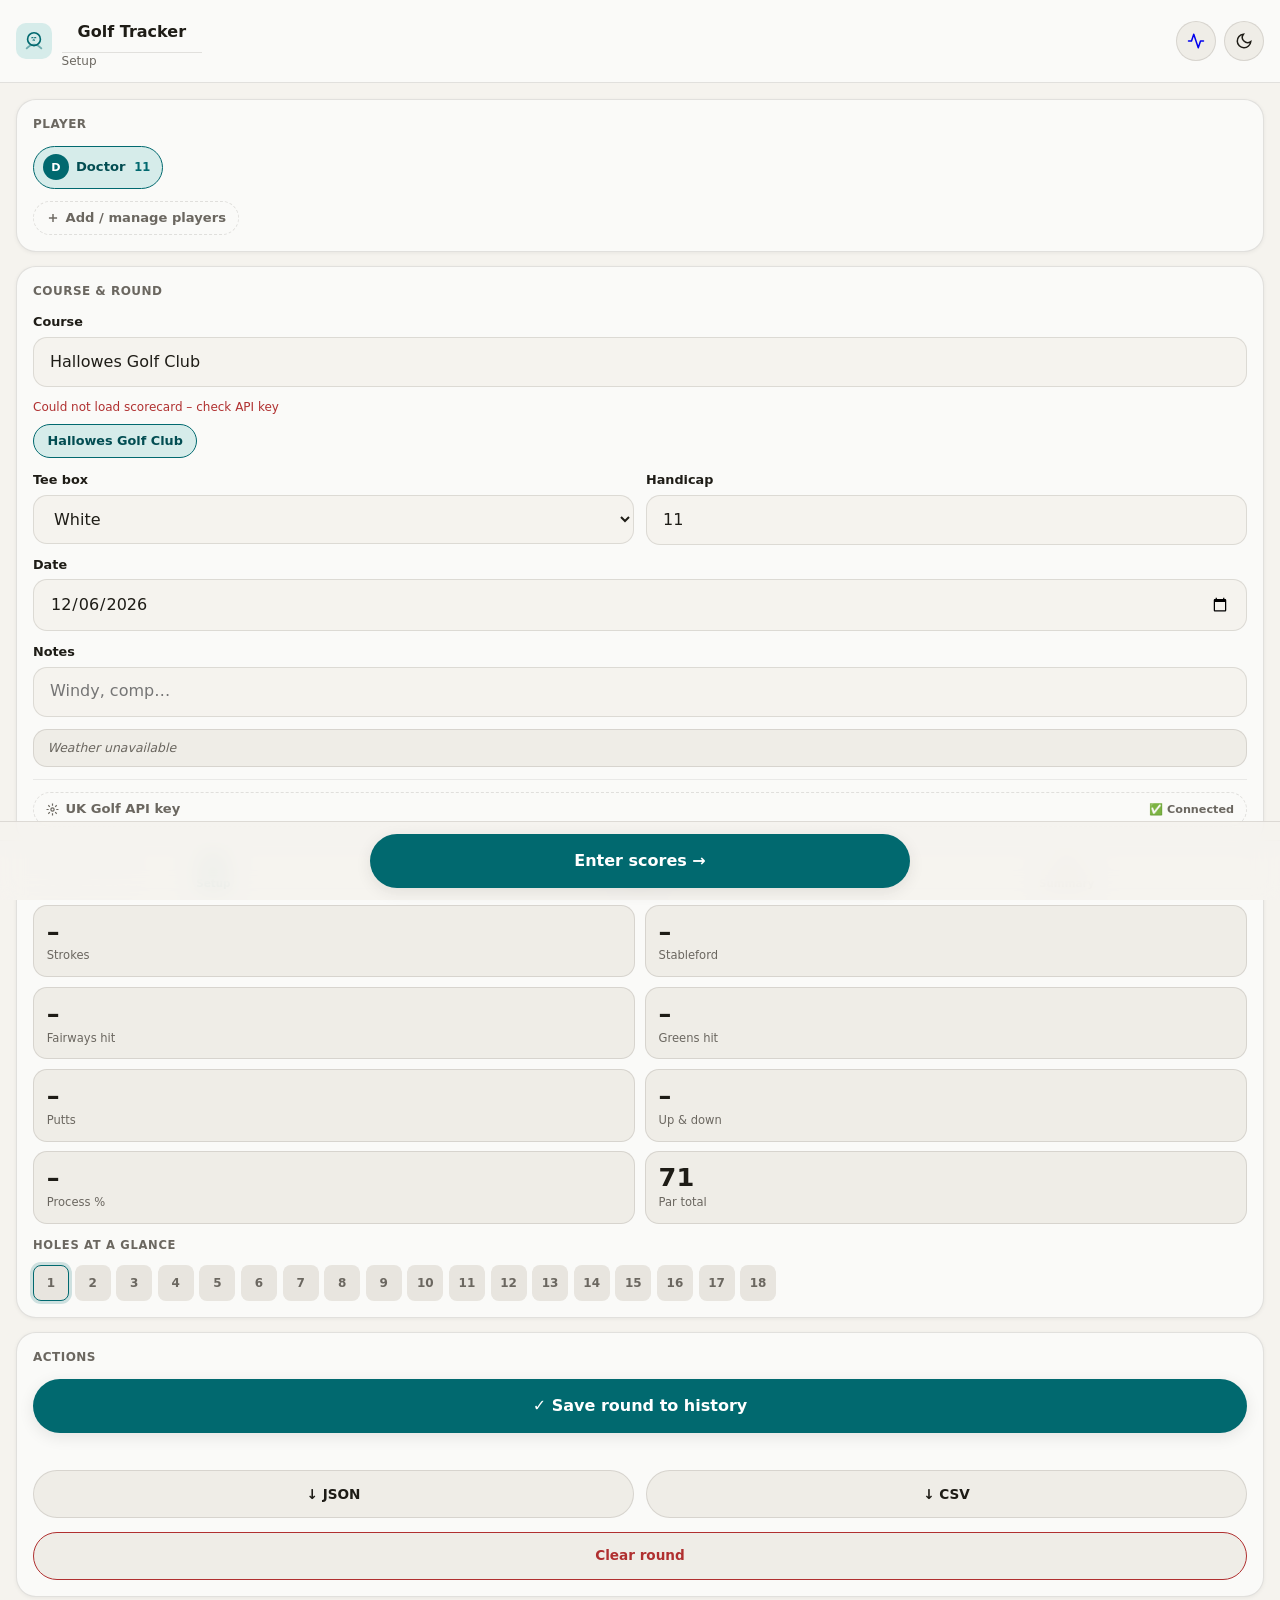
==== golf-tracker-v2.html @ 56409277 "Add files via upload" ====
<!DOCTYPE html>
<html lang="en" data-theme="light">
<head>
  <meta charset="UTF-8" />
  <meta name="viewport" content="width=device-width, initial-scale=1.0, viewport-fit=cover" />
  <title>Golf Tracker</title>
  <link rel="manifest" href="manifest.json">
  <meta name="theme-color" content="#01696f">
  <meta name="apple-mobile-web-app-capable" content="yes">
  <meta name="apple-mobile-web-app-status-bar-style" content="black-translucent">
  <meta name="apple-mobile-web-app-title" content="Golf Tracker">
  <link rel="apple-touch-icon" href="icons/icon-192.png">
  <link rel="preconnect" href="https://api.fontshare.com">
  <link href="https://api.fontshare.com/v2/css?f[]=satoshi@400,500,700,900&display=swap" rel="stylesheet">
  <style>
    /* ── TOKENS ─────────────────────────────────────────────── */
    :root {
      --bg:         #f5f3ee;
      --surface:    #fafaf8;
      --surface2:   #efede7;
      --border:     rgba(40,37,29,.12);
      --divider:    rgba(40,37,29,.08);
      --text:       #1e1c16;
      --muted:      #6b6760;
      --faint:      #9b978f;
      --primary:    #01696f;
      --primary-h:  #024d52;
      --primary-bg: #d6ecea;
      --success:    #3a7020;
      --success-bg: #dff0d0;
      --warn:       #c46000;
      --warn-bg:    #fde8cc;
      --danger:     #b03030;
      --danger-bg:  #fce0e0;
      --neutral-bg: #e8e5df;
      --shadow:     0 4px 16px rgba(0,0,0,.09);
      --shadow-sm:  0 1px 4px rgba(0,0,0,.06);
      --r-sm: .5rem; --r-md: .875rem; --r-lg: 1.25rem; --r-full: 9999px;
      --font: 'Satoshi', system-ui, sans-serif;
      --ease: cubic-bezier(.16,1,.3,1);
    }
    [data-theme="dark"] {
      --bg:         #131210;
      --surface:    #1a1917;
      --surface2:   #212019;
      --border:     rgba(255,255,255,.1);
      --divider:    rgba(255,255,255,.06);
      --text:       #ece7dd;
      --muted:      #b0aa9f;
      --faint:      #8a847a;
      --primary:    #4da6b0;
      --primary-h:  #3a8892;
      --primary-bg: #1d3839;
      --success:    #6faa44;
      --success-bg: #1e3012;
      --warn:       #f0a040;
      --warn-bg:    #3a2000;
      --danger:     #e05050;
      --danger-bg:  #3a1010;
      --neutral-bg: #2c2a26;
    }

    /* ── RESET ──────────────────────────────────────────────── */
    *, *::before, *::after { box-sizing: border-box; margin: 0; padding: 0; }
    html { -webkit-text-size-adjust: 100%; text-size-adjust: 100%; }
    body {
      font-family: var(--font); background: var(--bg); color: var(--text);
      min-height: 100dvh; line-height: 1.4; font-size: 1rem;
      -webkit-tap-highlight-color: transparent;
      overscroll-behavior: none;
    }
    button { font: inherit; color: inherit; border: none; cursor: pointer; background: none; }
    input, select { font: inherit; color: inherit; }
    svg { display: block; }

    /* ── LAYOUT ─────────────────────────────────────────────── */
    .app { max-width: 540px; margin: 0 auto; }

    /* ── TOPBAR ─────────────────────────────────────────────── */
    .topbar {
      display: flex; align-items: center; justify-content: space-between;
      padding: .75rem 1rem;
      padding-top: calc(env(safe-area-inset-top) + .75rem);
      background: var(--surface); border-bottom: 1px solid var(--border);
      position: sticky; top: 0; z-index: 100;
    }
    .topbar-left { display: flex; align-items: center; gap: .6rem; }
    .logo-mark {
      width: 36px; height: 36px; border-radius: 10px;
      background: var(--primary-bg); display: grid; place-items: center;
      color: var(--primary);
    }
    .topbar h1 { font-size: 1.05rem; font-weight: 700; line-height: 1; }
    .topbar-sub { font-size: .75rem; color: var(--muted); }
    .icon-btn {
      width: 40px; height: 40px; border-radius: var(--r-full);
      background: var(--surface2); border: 1px solid var(--border);
      display: grid; place-items: center; flex-shrink: 0;
    }

    /* ── VIEWS ──────────────────────────────────────────────── */
    .view { display: none; }
    .view.active { display: block; }

    /* ── SETUP VIEW ─────────────────────────────────────────── */
    .setup-scroll {
      padding: 1rem;
      padding-bottom: calc(env(safe-area-inset-bottom) + 5rem);
    }
    .card {
      background: var(--surface); border: 1px solid var(--border);
      border-radius: var(--r-lg); padding: 1rem; margin-bottom: .85rem;
      box-shadow: var(--shadow-sm);
    }
    .card-head { font-weight: 700; font-size: 1rem; margin-bottom: .85rem; color: var(--muted); text-transform: uppercase; letter-spacing: .04em; font-size: .75rem; }
    .field { margin-bottom: .75rem; }
    .field:last-child { margin-bottom: 0; }
    .field label { display: block; font-size: .8rem; font-weight: 700; margin-bottom: .35rem; }
    .field input, .field select {
      width: 100%; border: 1.5px solid var(--border); background: var(--bg);
      border-radius: var(--r-md); padding: .8rem 1rem; min-height: 48px;
    }
    .field input:focus, .field select:focus { outline: 2px solid var(--primary); outline-offset: 2px; border-color: transparent; }
    .field small { font-size: .72rem; color: var(--muted); margin-top: .3rem; display: block; }
    .row2 { display: grid; grid-template-columns: 1fr 1fr; gap: .75rem; }

    /* Course pills */
    .course-pills { display: flex; flex-wrap: wrap; gap: .5rem; margin-top: .5rem; }
    .course-pill {
      padding: .45rem .85rem; border-radius: var(--r-full);
      border: 1.5px solid var(--border); background: var(--surface2);
      font-size: .8rem; font-weight: 700; transition: all 200ms var(--ease);
    }
    .course-pill.active { background: var(--primary-bg); border-color: var(--primary); color: var(--primary-h); }

    /* Summary metrics */
    .metrics-grid { display: grid; grid-template-columns: 1fr 1fr; gap: .6rem; }
    .metric-box {
      background: var(--surface2); border-radius: var(--r-md); padding: .8rem;
      border: 1px solid var(--border);
    }
    .metric-box strong { display: block; font-size: 1.6rem; font-weight: 900; line-height: 1; font-variant-numeric: tabular-nums; }
    .metric-box span { font-size: .72rem; color: var(--muted); margin-top: .2rem; display: block; }
    .metric-box.metric-green { background: var(--success-bg); border-color: var(--success); }
    .metric-box.metric-green strong { color: var(--success); }
    .metric-box.metric-amber { background: var(--warn-bg); border-color: var(--warn); }
    .metric-box.metric-amber strong { color: var(--warn); }
    .metric-box.metric-red { background: var(--danger-bg); border-color: var(--danger); }
    .metric-box.metric-red strong { color: var(--danger); }

    /* Hole summary strip in setup */
    .hole-strip { display: flex; gap: .35rem; flex-wrap: wrap; margin-top: .75rem; }
    .hole-dot {
      width: 36px; height: 36px; border-radius: var(--r-sm); display: grid; place-items: center;
      font-size: .75rem; font-weight: 700; cursor: pointer; background: var(--neutral-bg);
      border: 1.5px solid transparent; transition: all 200ms var(--ease);
      color: var(--muted);
    }
    .hole-dot.has-score { background: var(--primary-bg); color: var(--primary-h); }
    .hole-dot.active { border-color: var(--primary); box-shadow: 0 0 0 3px rgba(1,105,111,.18); }
    .hole-dot.over-par { background: var(--warn-bg); color: var(--warn); }
    .hole-dot.under-par { background: var(--success-bg); color: var(--success); }

    /* Start round button */
    .btn-start {
      position: fixed; bottom: 0; left: 0; right: 0;
      padding: .75rem 1rem;
      padding-bottom: calc(env(safe-area-inset-bottom) + .75rem);
      background: color-mix(in oklab, var(--bg) 85%, transparent);
      backdrop-filter: blur(12px);
      border-top: 1px solid var(--border);
      z-index: 200;
    }
    .btn-start-inner { max-width: 540px; margin: 0 auto; }
    .btn-primary {
      width: 100%; min-height: 54px; border-radius: var(--r-full);
      background: var(--primary); color: #fff; font-weight: 700; font-size: 1rem;
      transition: all 200ms var(--ease); box-shadow: var(--shadow);
    }
    .btn-primary:active { background: var(--primary-h); transform: scale(.98); }

    /* ── ENTRY VIEW ─────────────────────────────────────────── */
    /* Progress bar */
    .progress-bar {
      background: var(--surface); border-bottom: 1px solid var(--border);
      padding: .6rem 1rem;
      position: sticky; top: 57px; z-index: 90;
    }
    .progress-dots { display: flex; gap: .3rem; justify-content: center; flex-wrap: nowrap; overflow-x: auto; scrollbar-width: none; }
    .progress-dots::-webkit-scrollbar { display: none; }
    .pdot {
      flex-shrink: 0; width: 28px; height: 28px; border-radius: var(--r-sm);
      font-size: .7rem; font-weight: 700; display: grid; place-items: center;
      cursor: pointer; transition: all 160ms var(--ease);
      background: var(--neutral-bg); color: var(--faint);
    }
    .pdot.done-par  { background: var(--primary-bg); color: var(--primary-h); }
    .pdot.done-under { background: var(--success-bg); color: var(--success); }
    .pdot.done-over { background: var(--warn-bg); color: var(--warn); }
    .pdot.current { border: 2px solid var(--primary); box-shadow: 0 0 0 3px rgba(1,105,111,.2); }

    /* Hole entry card */
    .entry-scroll {
      padding: .85rem 1rem;
      padding-bottom: calc(env(safe-area-inset-bottom) + 5.5rem);
    }
    .hole-header {
      display: flex; align-items: flex-start; justify-content: space-between;
      margin-bottom: 1rem;
    }
    .hole-num { font-size: 2.2rem; font-weight: 900; line-height: 1; }
    .hole-meta-row { display: flex; gap: .5rem; flex-wrap: wrap; margin-top: .25rem; }
    .badge {
      padding: .3rem .65rem; border-radius: var(--r-full); font-size: .72rem; font-weight: 700;
      background: var(--surface2); border: 1px solid var(--border);
    }
    .badge.shots { background: var(--primary-bg); color: var(--primary-h); border-color: transparent; }
    .stab-live {
      text-align: right;
    }
    .stab-live span { font-size: .7rem; color: var(--muted); display: block; }
    .stab-live strong { font-size: 2rem; font-weight: 900; line-height: 1; }
    .stab-live.pos strong { color: var(--success); }
    .stab-live.neg strong { color: var(--warn); }
    .stab-live.zero strong { color: var(--faint); }

    /* Section label */
    .section-label {
      font-size: .72rem; font-weight: 700; text-transform: uppercase; letter-spacing: .06em;
      color: var(--muted); margin: 1.1rem 0 .5rem;
    }

    /* Stepper */
    .stepper-row { display: flex; align-items: center; gap: .6rem; }
    .stepper-label { font-size: .82rem; font-weight: 700; flex: 1; }
    .stepper {
      display: flex; align-items: center; gap: 0;
      background: var(--surface2); border-radius: var(--r-full);
      border: 1.5px solid var(--border); overflow: hidden;
    }
    .stepper-btn {
      width: 52px; height: 52px; display: grid; place-items: center;
      font-size: 1.4rem; font-weight: 700; color: var(--muted);
      transition: background 120ms; flex-shrink: 0;
    }
    .stepper-btn:active { background: var(--border); }
    .stepper-val {
      min-width: 52px; text-align: center; font-size: 1.4rem; font-weight: 900;
      font-variant-numeric: tabular-nums; line-height: 1; padding: 0 .25rem;
    }
    .stepper-val.empty { color: var(--faint); }

    /* Score colour overlay */
    .stepper.score-eagle  { background: color-mix(in oklab, var(--success-bg) 60%, var(--surface2)); }
    .stepper.score-birdie { background: color-mix(in oklab, var(--success-bg) 40%, var(--surface2)); }
    .stepper.score-bogey  { background: color-mix(in oklab, var(--warn-bg) 40%, var(--surface2)); }
    .stepper.score-double { background: color-mix(in oklab, var(--warn-bg) 65%, var(--surface2)); }

    /* Toggle tiles */
    .toggle-tiles { display: grid; grid-template-columns: 1fr 1fr; gap: .6rem; }
    .toggle-tile {
      min-height: 72px; border-radius: var(--r-md); display: flex; flex-direction: column;
      align-items: center; justify-content: center; gap: .3rem;
      border: 1.5px solid var(--border); background: var(--surface2);
      font-size: .82rem; font-weight: 700; transition: all 180ms var(--ease);
      padding: .6rem; line-height: 1.2; text-align: center;
    }
    .toggle-tile .tile-icon { font-size: 1.4rem; line-height: 1; }
    .toggle-tile.active.yes  { background: var(--success-bg); border-color: var(--success); color: var(--success); }
    .toggle-tile.active.no   { background: var(--danger-bg);  border-color: var(--danger);  color: var(--danger);  }
    .toggle-tile:active { transform: scale(.96); }
    /* 3-state tiles: null / yes / no */
    .toggle-tile.state-null { opacity: .7; }
    .toggle-tile.state-yes  { background: var(--success-bg); border-color: var(--success); color: var(--success); opacity: 1; }
    .toggle-tile.state-no   { background: var(--danger-bg);  border-color: var(--danger);  color: var(--danger);  opacity: 1; }

    /* Yards input */
    .yards-row {
      display: flex; align-items: center; border: 1.5px solid var(--border);
      border-radius: var(--r-md); background: var(--surface2); overflow: hidden;
    }
    .yards-label { padding: 0 .85rem; font-size: .8rem; color: var(--muted); font-weight: 700; white-space: nowrap; }
    .yards-input {
      flex: 1; border: none; background: transparent; padding: .85rem .5rem;
      font-size: 1.1rem; font-weight: 700; min-height: 52px; text-align: right;
    }
    .yards-input:focus { outline: none; }
    .yards-unit { padding: 0 .85rem; font-size: .8rem; color: var(--muted); }

    /* Fairway selector (3-option) */
    .fairway-selector { display: grid; grid-template-columns: 1fr 1fr 1fr; gap: .5rem; }
    .fwy-btn {
      min-height: 72px; border-radius: var(--r-md); display: flex; flex-direction: column;
      align-items: center; justify-content: center; gap: .25rem;
      border: 1.5px solid var(--border); background: var(--surface2);
      font-size: .82rem; font-weight: 700; transition: all 180ms var(--ease);
      padding: .6rem .3rem; line-height: 1.2; text-align: center;
    }
    .fwy-btn .fwy-icon { font-size: 1.2rem; line-height: 1; }
    .fwy-btn:active { transform: scale(.96); }
    .fwy-btn.active-left  { background: var(--warn-bg); border-color: var(--warn); color: var(--warn); }
    .fwy-btn.active-hit   { background: var(--success-bg); border-color: var(--success); color: var(--success); }
    .fwy-btn.active-right { background: var(--warn-bg); border-color: var(--warn); color: var(--warn); }

    /* Shot checkboxes (compact, one per par stroke) */
    .shot-checks {
      display: none; align-items: center; gap: .45rem;
      padding: .55rem .75rem; margin-top: .4rem;
      background: var(--surface2); border-radius: var(--r-md);
      border: 1px solid var(--border);
    }
    .shot-checks.open { display: flex; }
    .shot-check-label { font-size: .68rem; color: var(--muted); font-weight: 700; margin-right: .2rem; white-space: nowrap; }
    .shot-check-boxes { display: flex; gap: .35rem; flex-wrap: nowrap; }
    .shot-cb {
      width: 28px; height: 28px; border-radius: var(--r-sm);
      border: 1.5px solid var(--border); background: var(--surface);
      display: grid; place-items: center; flex-shrink: 0;
      font-size: .75rem; font-weight: 700; color: transparent;
      transition: all 150ms var(--ease);
    }
    .shot-cb.checked {
      background: var(--primary); border-color: var(--primary); color: #fff;
    }
    .shot-cb:active { transform: scale(.93); }

    /* Process row */
    .process-row { display: flex; gap: .5rem; align-items: stretch; }

    /* Process big button */
    .process-btn {
      flex: 1; min-height: 68px; border-radius: var(--r-lg);
      border: 2px solid var(--border); background: var(--surface2);
      display: flex; align-items: center; justify-content: center; gap: .6rem;
      font-size: .95rem; font-weight: 900; letter-spacing: .01em;
      transition: all 200ms var(--ease);
    }
    .process-btn:active { transform: scale(.98); }
    .process-btn.done {
      background: var(--primary-bg); border-color: var(--primary); color: var(--primary-h);
    }
    .process-btn.proc-amber {
      background: color-mix(in oklab, var(--success-bg) 70%, transparent);
      border-color: var(--success); color: var(--success);
    }
    .process-btn.proc-red {
      background: color-mix(in oklab, var(--danger-bg) 70%, transparent);
      border-color: var(--danger); color: var(--danger);
    }
    .process-btn .pb-icon {
      width: 28px; height: 28px; border-radius: 50%; border: 2px solid currentColor;
      display: grid; place-items: center; flex-shrink: 0; font-size: .9rem;
      transition: all 200ms var(--ease);
    }
    .process-btn.done .pb-icon      { background: var(--primary); color: #fff; border-color: var(--primary); }
    .process-btn.proc-amber .pb-icon { background: var(--success); color: #fff; border-color: var(--success); }
    .process-btn.proc-red .pb-icon   { background: var(--danger);  color: #fff; border-color: var(--danger);  }

    /* Info icon button */
    .process-info-btn {
      width: 44px; min-height: 68px; border-radius: var(--r-lg);
      border: 1.5px solid var(--border); background: var(--surface2);
      display: grid; place-items: center; flex-shrink: 0;
      color: var(--faint); font-size: .9rem; font-weight: 700;
      transition: all 180ms var(--ease);
    }
    .process-info-btn:active { background: var(--border); }
    .process-info-btn.active { color: var(--primary); border-color: var(--primary); background: var(--primary-bg); }

    /* Process reveal panel */
    .process-reveal {
      border-radius: var(--r-md); border: 1px solid var(--border);
      background: var(--surface); overflow: hidden; margin-top: .5rem;
      display: none;
    }
    .process-reveal.open { display: block; }
    .process-reveal-body { padding: .75rem .85rem; }

    /* Cue table inside reveal */
    .cue-table { width: 100%; border-collapse: collapse; font-size: .72rem; margin-bottom: .65rem; }
    .cue-table th { text-align: left; color: var(--muted); font-weight: 700; font-size: .65rem;
      text-transform: uppercase; letter-spacing: .05em; padding: 0 .35rem .3rem 0; border-bottom: 1px solid var(--divider); }
    .cue-table td { padding: .3rem .35rem .3rem 0; vertical-align: top; line-height: 1.3;
      border-bottom: 1px solid var(--divider); color: var(--text); }
    .cue-table tr:last-child td { border-bottom: none; }
    .cue-table td:first-child { color: var(--muted); font-size: .65rem; font-weight: 700; white-space: nowrap; }

    /* Mental errors */
    .errors-panel {
      border-radius: var(--r-sm); border: 1px solid color-mix(in oklab, var(--warn) 25%, transparent);
      background: color-mix(in oklab, var(--warn-bg) 60%, transparent);
      padding: .5rem .65rem;
    }
    .errors-panel .ep-head { font-size: .62rem; font-weight: 700; text-transform: uppercase;
      letter-spacing: .06em; color: var(--warn); margin-bottom: .3rem; }
    .errors-list { display: grid; grid-template-columns: 1fr 1fr; gap: .15rem .5rem; }
    .errors-list li { font-size: .7rem; color: var(--muted); list-style: none;
      padding-left: .8rem; position: relative; line-height: 1.3; }
    .errors-list li::before { content: '⚠'; position: absolute; left: 0; font-size: .58rem; top: .05rem; }

    /* Notes field */
    .notes-input {
      width: 100%; border: 1.5px solid var(--border); background: var(--surface2);
      border-radius: var(--r-md); padding: .75rem 1rem; font: inherit;
      color: var(--text); resize: none; min-height: 72px;
    }
    .notes-input:focus { outline: 2px solid var(--primary); outline-offset: 2px; border-color: transparent; }

    /* Hole nav */
    .hole-nav {
      position: fixed; bottom: 0; left: 0; right: 0;
      padding: .65rem 1rem;
      padding-bottom: calc(env(safe-area-inset-bottom) + .65rem);
      background: color-mix(in oklab, var(--bg) 88%, transparent);
      backdrop-filter: blur(14px);
      border-top: 1px solid var(--border);
      z-index: 100;
    }
    .hole-nav-inner {
      max-width: 540px; margin: 0 auto;
      display: grid; grid-template-columns: 1fr auto 1fr; gap: .6rem; align-items: center;
    }
    .btn-nav {
      height: 52px; border-radius: var(--r-full); font-weight: 700; font-size: .9rem;
      border: 1.5px solid var(--border); background: var(--surface2);
      display: flex; align-items: center; justify-content: center; gap: .35rem;
      transition: all 180ms var(--ease);
    }
    .btn-nav:active { background: var(--border); }
    .btn-nav.btn-next { background: var(--primary); border-color: transparent; color: #fff; }
    .btn-nav.btn-next:active { background: var(--primary-h); }
    .hole-nav-info { text-align: center; }
    .hole-nav-info .h-num { font-weight: 900; font-size: 1rem; line-height: 1; }
    .hole-nav-info .h-total { font-size: .7rem; color: var(--muted); }

    /* Summary view */
    .summary-scroll {
      padding: 1rem;
      padding-bottom: calc(env(safe-area-inset-bottom) + 2rem);
    }
    .scorecard { width: 100%; border-collapse: collapse; font-size: .8rem; margin-top: .5rem; }
    .scorecard th, .scorecard td { padding: .45rem .35rem; text-align: center; border-bottom: 1px solid var(--divider); }
    .scorecard th { font-weight: 700; color: var(--muted); font-size: .7rem; text-transform: uppercase; }
    .scorecard td:first-child { font-weight: 700; }
    .score-over { color: var(--warn); font-weight: 700; }
    .score-under { color: var(--success); font-weight: 700; }
    .export-row { display: grid; grid-template-columns: 1fr 1fr; gap: .6rem; margin-top: .85rem; }
    .btn-ghost {
      height: 48px; border-radius: var(--r-full); border: 1.5px solid var(--border);
      background: var(--surface2); font-weight: 700; font-size: .85rem;
      display: flex; align-items: center; justify-content: center; gap: .35rem;
      transition: all 180ms var(--ease);
    }
    .btn-ghost:active { background: var(--border); }

    /* Bottom tab bar */
    .tabbar {
      position: fixed; bottom: 0; left: 0; right: 0;
      background: color-mix(in oklab, var(--surface) 92%, transparent);
      backdrop-filter: blur(14px);
      border-top: 1px solid var(--border);
      display: flex; z-index: 90;
      padding-bottom: env(safe-area-inset-bottom);
    }
    /* Hide tabbar in entry view (uses its own nav) */
    body.in-entry .tabbar { display: none; }
    .tab-btn {
      flex: 1; display: flex; flex-direction: column; align-items: center; justify-content: center;
      gap: .2rem; padding: .6rem 0; min-height: 56px; font-size: .65rem; font-weight: 700;
      color: var(--faint); transition: color 180ms var(--ease);
    }
    .tab-btn.active { color: var(--primary); }
    .tab-btn svg { transition: transform 160ms var(--ease); }
    .tab-btn.active svg { transform: scale(1.1); }

    /* Non-entry view scroll padding */
    .setup-scroll { padding-bottom: calc(env(safe-area-inset-bottom) + 7rem); }
    .summary-scroll { padding-bottom: calc(env(safe-area-inset-bottom) + 5rem); }

    /* Utility */
    .hidden { display: none !important; }
    .text-center { text-align: center; }
    .text-muted { color: var(--muted); }
    .text-sm { font-size: .82rem; }
    .mt1 { margin-top: .5rem; }
    .mt2 { margin-top: .85rem; }

    /* Player presets */
    .player-chips { display: flex; flex-wrap: wrap; gap: .5rem; margin-bottom: .75rem; }
    .player-chip {
      display: flex; align-items: center; gap: .45rem;
      padding: .45rem .75rem .45rem .55rem; border-radius: var(--r-full);
      border: 1.5px solid var(--border); background: var(--surface2);
      font-size: .82rem; font-weight: 700; transition: all 180ms var(--ease);
      cursor: pointer;
    }
    .player-chip .avatar {
      width: 26px; height: 26px; border-radius: 50%; background: var(--primary-bg);
      color: var(--primary); font-size: .7rem; font-weight: 900;
      display: grid; place-items: center; flex-shrink: 0;
    }
    .player-chip.active { background: var(--primary-bg); border-color: var(--primary); color: var(--primary-h); }
    .player-chip.active .avatar { background: var(--primary); color: #fff; }
    .player-chip .hcap { color: var(--muted); font-size: .72rem; margin-left: .1rem; }
    .player-chip.active .hcap { color: var(--primary); }
    .add-player-btn {
      display: flex; align-items: center; gap: .35rem;
      padding: .45rem .75rem; border-radius: var(--r-full);
      border: 1.5px dashed var(--border); background: transparent;
      font-size: .82rem; font-weight: 700; color: var(--muted);
      transition: all 180ms var(--ease); cursor: pointer;
    }
    .add-player-btn:hover { border-color: var(--primary); color: var(--primary); }

    /* Modal sheet */
    .modal-overlay {
      position: fixed; inset: 0; background: rgba(0,0,0,.45); z-index: 500;
      display: flex; align-items: flex-end; justify-content: center;
      opacity: 0; pointer-events: none; transition: opacity 220ms var(--ease);
    }
    .modal-overlay.open { opacity: 1; pointer-events: all; }
    .modal-sheet {
      background: var(--surface); border-radius: var(--r-xl) var(--r-xl) 0 0;
      width: 100%; max-width: 540px; padding: 1.25rem 1rem;
      padding-bottom: calc(env(safe-area-inset-bottom) + 1.25rem);
      transform: translateY(100%); transition: transform 260ms var(--ease);
      max-height: 90dvh; overflow-y: auto;
    }
    .modal-overlay.open .modal-sheet { transform: translateY(0); }
    .modal-handle { width: 36px; height: 4px; border-radius: 2px; background: var(--border); margin: 0 auto 1rem; }
    .modal-title { font-size: 1rem; font-weight: 700; margin-bottom: 1rem; }
    .modal-actions { display: grid; grid-template-columns: 1fr 1fr; gap: .6rem; margin-top: 1rem; }
    .player-list { display: grid; gap: .5rem; margin-bottom: 1rem; }
    .player-row {
      display: flex; align-items: center; gap: .75rem;
      padding: .65rem .85rem; border-radius: var(--r-md);
      background: var(--surface2); border: 1px solid var(--border);
    }
    .player-row .pr-avatar {
      width: 32px; height: 32px; border-radius: 50%; background: var(--primary-bg);
      color: var(--primary); font-weight: 900; font-size: .8rem;
      display: grid; place-items: center; flex-shrink: 0;
    }
    .player-row .pr-info { flex: 1; }
    .player-row .pr-name { font-weight: 700; font-size: .88rem; line-height: 1; }
    .player-row .pr-hcap { font-size: .72rem; color: var(--muted); margin-top: .15rem; }
    .player-row .pr-del {
      width: 32px; height: 32px; border-radius: 50%; background: var(--danger-bg);
      color: var(--danger); display: grid; place-items: center; flex-shrink: 0;
      font-size: 1rem; font-weight: 700;
    }
    .player-row .pr-del:active { opacity: .7; }
    .hcap-note { font-size: .72rem; color: var(--muted); margin-top: .5rem; line-height: 1.5; }

    /* Weather strip */
    .weather-strip {
      display: flex; align-items: center; gap: .6rem; flex-wrap: wrap;
      background: var(--surface2); border: 1px solid var(--border);
      border-radius: var(--r-md); padding: .6rem .85rem; margin-top: .6rem;
      font-size: .8rem;
    }
    .weather-strip.hidden { display: none; }
    .weather-icon { font-size: 1.4rem; line-height: 1; flex-shrink: 0; }
    .weather-main { font-weight: 700; font-size: .88rem; }
    .weather-meta { display: flex; gap: .75rem; flex-wrap: wrap; margin-top: .2rem; }
    .weather-chip {
      display: flex; align-items: center; gap: .25rem;
      font-size: .75rem; color: var(--muted);
    }
    .weather-chip strong { color: var(--text); font-weight: 700; }
    .weather-loading { color: var(--muted); font-size: .78rem; font-style: italic; }

    /* Topbar weather pill */
    .topbar-weather {
      display: flex; align-items: center; gap: .3rem;
      background: var(--surface2); border: 1px solid var(--border);
      border-radius: var(--r-full); padding: .3rem .65rem;
      font-size: .72rem; font-weight: 700; line-height: 1;
      white-space: nowrap; flex-shrink: 0;
    }
    .topbar-weather.hidden { display: none; }
    .topbar-weather .tw-icon { font-size: .95rem; }

    /* Swipe transition hint */
    @keyframes slideInRight { from { opacity:0; transform:translateX(20px); } to { opacity:1; transform:none; } }
    @keyframes slideInLeft  { from { opacity:0; transform:translateX(-20px); } to { opacity:1; transform:none; } }
    .slide-in-r { animation: slideInRight 220ms var(--ease) both; }
    .slide-in-l { animation: slideInLeft  220ms var(--ease) both; }
  </style>
</head>
<body>

  <!-- TOP BAR -->
  <header class="topbar">
    <div class="topbar-left">
      <div class="logo-mark" aria-hidden="true">
        <svg width="22" height="22" viewBox="0 0 24 24" fill="none">
          <circle cx="12" cy="10" r="7" stroke="currentColor" stroke-width="1.8"/>
          <path d="M9.5 8.5a1 1 0 0 1 1.5 0" stroke="currentColor" stroke-width="1.2" stroke-linecap="round"/>
          <path d="M12.5 8.5a1 1 0 0 1 1.5 0" stroke="currentColor" stroke-width="1.2" stroke-linecap="round"/>
          <path d="M11 11a1 1 0 0 1 1.5 0" stroke="currentColor" stroke-width="1.2" stroke-linecap="round"/>
          <path d="M4 20c3-3 6-4 8-4s5 1 8 4" stroke="currentColor" stroke-width="2" stroke-linecap="round" opacity=".5"/>
        </svg>
      </div>
      <div>
        <div class="topbar h1" style="font-size:1rem;font-weight:700;line-height:1;white-space:nowrap;">Golf Tracker</div>
        <div class="topbar-sub" id="topbarSub">Setup</div>
      </div>
    </div>
    <div style="display:flex;align-items:center;gap:.5rem;">
      <div class="topbar-weather hidden" id="topbarWeather"></div>
      <a href="https://www.perplexity.ai/computer/a/golf-performance-tf_rwWo0RlaU0mYAF9R.Tg" target="_top" class="icon-btn" aria-label="Round history" title="Round history">
        <svg width="18" height="18" viewBox="0 0 24 24" fill="none" stroke="currentColor" stroke-width="2" stroke-linecap="round" stroke-linejoin="round"><polyline points="22 12 18 12 15 21 9 3 6 12 2 12"/></svg>
      </a>
      <button class="icon-btn" id="themeBtn" aria-label="Toggle theme" type="button"></button>
    </div>
  </header>

  <!-- ══════════════════════════════════════════════════════════
       VIEW: SETUP
  ═══════════════════════════════════════════════════════════ -->
  <div id="viewSetup" class="view active">
    <div class="setup-scroll">

      <!-- PLAYER PRESETS -->
      <div class="card" id="playerCard">
        <div class="card-head">Player</div>
        <div class="player-chips" id="playerChips"></div>
        <button type="button" class="add-player-btn" id="managePlayers">
          <svg width="14" height="14" viewBox="0 0 24 24" fill="none" stroke="currentColor" stroke-width="2.5"><line x1="12" y1="5" x2="12" y2="19"/><line x1="5" y1="12" x2="19" y2="12"/></svg>
          Add / manage players
        </button>
      </div>

      <div class="card">
        <div class="card-head">Course &amp; round</div>
        <div class="field">
          <label for="courseSearch">Course</label>
          <input id="courseSearch" list="courseSuggestions" placeholder="Search course…" autocomplete="off"/>
          <datalist id="courseSuggestions"></datalist>
        </div>
        <div id="courseStatus" style="font-size:.75rem;color:var(--muted);margin:.35rem 0;"></div>
        <div class="course-pills" id="coursePills"></div>
        <div class="row2 mt2">
          <div class="field">
            <label for="teeBox">Tee box</label>
            <select id="teeBox"></select>
          </div>
          <div class="field">
            <label for="handicap">Handicap</label>
            <input id="handicap" type="number" inputmode="decimal" placeholder="11" value="11"/>
          </div>
        </div>
        <div class="field">
          <label for="datePlayed">Date</label>
          <input id="datePlayed" type="date"/>
        </div>
        <div class="field">
          <label for="roundNotes">Notes</label>
          <input id="roundNotes" placeholder="Windy, comp…"/>
        </div>
        <!-- WEATHER STRIP -->
        <div id="weatherStrip" class="weather-strip hidden"></div>
        <!-- API KEY SETUP -->
        <div style="margin-top:.75rem;border-top:1px solid var(--divider);padding-top:.75rem;">
          <button type="button" class="add-player-btn" id="toggleApiKey" style="width:100%;justify-content:space-between;">
            <span style="display:flex;align-items:center;gap:.4rem;">
              <svg width="13" height="13" viewBox="0 0 24 24" fill="none" stroke="currentColor" stroke-width="2.2"><circle cx="12" cy="12" r="3"/><path d="M12 1v4M12 19v4M4.22 4.22l2.83 2.83M16.95 16.95l2.83 2.83M1 12h4M19 12h4M4.22 19.78l2.83-2.83M16.95 7.05l2.83-2.83"/></svg>
              UK Golf API key
            </span>
            <span id="apiKeyStatus" style="font-size:.7rem;"></span>
          </button>
          <div id="apiKeyPanel" class="hidden" style="margin-top:.6rem;">
            <div class="field" style="margin:0;">
              <label for="apiKeyInput">RapidAPI key</label>
              <input id="apiKeyInput" type="password" placeholder="Paste your key here" autocomplete="off"/>
              <small>Free tier: 200 requests/month. <a href="https://rapidapi.com/golfapi-uk-golfapi-uk-default/api/uk-golf-course-data-api" target="_blank" style="color:var(--primary);">Get a free key →</a></small>
            </div>
            <div style="display:flex;gap:.5rem;margin-top:.6rem;">
              <button type="button" class="btn-ghost" style="flex:1;height:40px;font-size:.82rem;" id="saveApiKey">Save key</button>
              <button type="button" class="btn-ghost" style="flex:1;height:40px;font-size:.82rem;color:var(--danger);border-color:var(--danger);" id="clearApiKey">Clear</button>
            </div>
          </div>
        </div>
      </div>

      <!-- Live totals -->
      <div class="card">
        <div class="card-head">Round totals</div>
        <div class="metrics-grid">
          <div class="metric-box"><strong id="mScore">–</strong><span>Strokes</span></div>
          <div class="metric-box"><strong id="mPts">–</strong><span>Stableford</span></div>
          <div class="metric-box"><strong id="mFIR">–</strong><span>Fairways hit</span></div>
          <div class="metric-box"><strong id="mGIR">–</strong><span>Greens hit</span></div>
          <div class="metric-box"><strong id="mPutts">–</strong><span>Putts</span></div>
          <div class="metric-box"><strong id="mUpDown">–</strong><span>Up &amp; down</span></div>
          <div class="metric-box"><strong id="mProcess">–</strong><span>Process %</span></div>
          <div class="metric-box"><strong id="mPar">–</strong><span>Par total</span></div>
        </div>
        <div class="section-label" style="margin-top:.85rem;">Holes at a glance</div>
        <div class="hole-strip" id="holeStrip"></div>
      </div>

      <div class="card">
        <div class="card-head">Actions</div>
        <button type="button" class="btn-primary" id="saveToHistory" style="width:100%;margin-bottom:.6rem;border-radius:var(--r-full);">
          ✓ Save round to history
        </button>
        <div id="saveStatus" style="font-size:.75rem;color:var(--muted);text-align:center;min-height:1.2rem;margin-bottom:.5rem;"></div>
        <div class="row2">
          <button type="button" class="btn-ghost" id="saveJson">↓ JSON</button>
          <button type="button" class="btn-ghost" id="exportCsv">↓ CSV</button>
        </div>
        <div class="row2 mt2" style="grid-template-columns:1fr;">
          <button type="button" class="btn-ghost" id="clearRoundBtn" style="border-color:var(--danger);color:var(--danger);">Clear round</button>
        </div>
      </div>
    </div>

    <div class="btn-start">
      <div class="btn-start-inner">
        <button type="button" class="btn-primary" id="startRoundBtn">Enter scores →</button>
      </div>
    </div>
  </div>

  <!-- ══════════════════════════════════════════════════════════
       VIEW: ENTRY (main data gathering)
  ═══════════════════════════════════════════════════════════ -->
  <div id="viewEntry" class="view">

    <!-- Hole progress dots -->
    <div class="progress-bar">
      <div class="progress-dots" id="progressDots"></div>
    </div>

    <div class="entry-scroll" id="entryScroll">
      <!-- Rendered per hole by renderEntryHole() -->
    </div>

    <!-- Prev / Next nav -->
    <div class="hole-nav">
      <div class="hole-nav-inner">
        <button type="button" class="btn-nav btn-prev" id="prevHoleBtn">← Prev</button>
        <div class="hole-nav-info">
          <div class="h-num" id="navHoleNum">H1</div>
          <div class="h-total" id="navHoleTotal">of 18</div>
        </div>
        <button type="button" class="btn-nav btn-next" id="nextHoleBtn">Next →</button>
      </div>
    </div>

  </div>

  <!-- ══════════════════════════════════════════════════════════
       VIEW: SUMMARY
  ═══════════════════════════════════════════════════════════ -->
  <div id="viewSummary" class="view">
    <div class="summary-scroll">
      <div class="card">
        <div class="card-head">Scorecard</div>
        <div style="overflow-x:auto;">
          <table class="scorecard" id="scorecardTable">
            <thead>
              <tr>
                <th>H</th><th>Yds</th><th>Par</th><th>SI</th><th>Shots</th><th>Score</th><th>Net</th><th>Pts</th><th>Putts</th><th>FIR</th><th>GIR</th><th>Notes</th>
              </tr>
            </thead>
            <tbody id="scorecardBody"></tbody>
          </table>
        </div>
      </div>
      <div class="card">
        <div class="card-head">Performance</div>
        <div class="metrics-grid">
          <div class="metric-box"><strong id="sScore">–</strong><span>Strokes</span></div>
          <div class="metric-box"><strong id="sPts">–</strong><span>Stableford</span></div>
          <div class="metric-box"><strong id="sFIR">–</strong><span>Fairways</span></div>
          <div class="metric-box"><strong id="sGIR">–</strong><span>Greens</span></div>
          <div class="metric-box"><strong id="sPutts">–</strong><span>Putts</span></div>
          <div class="metric-box"><strong id="sUpDown">–</strong><span>Up &amp; down</span></div>
          <div class="metric-box"><strong id="sSand">–</strong><span>Sand saves</span></div>
          <div class="metric-box"><strong id="sProcess">–</strong><span>Process %</span></div>
        </div>
      </div>
      <button type="button" class="btn-primary" id="saveToHistory2" style="width:100%;margin-top:.6rem;border-radius:var(--r-full);">
        ✓ Save round to history
      </button>
      <div id="saveStatus2" style="font-size:.75rem;color:var(--muted);text-align:center;min-height:1.2rem;margin-top:.35rem;"></div>
      <div class="export-row" style="margin-top:.5rem;">
        <button type="button" class="btn-ghost" id="saveJson2">↓ JSON</button>
        <button type="button" class="btn-ghost" id="exportCsv2">↓ CSV</button>
      </div>
    </div>
  </div>

  <!-- PLAYER MODAL -->
  <div class="modal-overlay" id="playerModal">
    <div class="modal-sheet">
      <div class="modal-handle"></div>
      <div class="modal-title">Players</div>
      <div class="player-list" id="playerList"></div>
      <div style="border-top:1px solid var(--divider);padding-top:.85rem;">
        <div class="card-head">Add player</div>
        <div class="row2" style="margin-bottom:.6rem;">
          <div class="field" style="margin:0;">
            <label for="newPlayerName">Name</label>
            <input id="newPlayerName" placeholder="e.g. Dave" autocomplete="off"/>
          </div>
          <div class="field" style="margin:0;">
            <label for="newPlayerHcap">Handicap</label>
            <input id="newPlayerHcap" type="number" inputmode="decimal" placeholder="14.2" step="0.1"/>
          </div>
        </div>
        <p class="hcap-note">England Golf does not provide a public API for handicap lookup, so enter each player\'s index manually. Once saved it persists across sessions.</p>
        <div class="modal-actions">
          <button type="button" class="btn-ghost" id="closeModal">Cancel</button>
          <button type="button" class="btn-primary" id="savePlayer" style="border-radius:var(--r-full);">Save player</button>
        </div>
      </div>
    </div>
  </div>

  <!-- BOTTOM TAB BAR (hidden during entry) -->
  <nav class="tabbar" id="tabbar">
    <button class="tab-btn active" data-tab="setup" type="button">
      <svg width="22" height="22" viewBox="0 0 24 24" fill="none" stroke="currentColor" stroke-width="2" stroke-linecap="round" stroke-linejoin="round"><circle cx="12" cy="12" r="3"/><path d="M19.07 4.93a10 10 0 0 1 0 14.14M4.93 4.93a10 10 0 0 0 0 14.14"/></svg>
      Setup
    </button>
    <button class="tab-btn" data-tab="entry" type="button">
      <svg width="22" height="22" viewBox="0 0 24 24" fill="none" stroke="currentColor" stroke-width="2.2" stroke-linecap="round" stroke-linejoin="round"><circle cx="12" cy="12" r="10"/><line x1="12" y1="8" x2="12" y2="12"/><line x1="12" y1="16" x2="12.01" y2="16"/></svg>
      Enter
    </button>
    <button class="tab-btn" data-tab="summary" type="button">
      <svg width="22" height="22" viewBox="0 0 24 24" fill="none" stroke="currentColor" stroke-width="2" stroke-linecap="round" stroke-linejoin="round"><polyline points="22 12 18 12 15 21 9 3 6 12 2 12"/></svg>
      Summary
    </button>
  </nav>


<script>
/* ════════════════════════════════════════════════════════════
   DATA
═══════════════════════════════════════════════════════════ */
const courseLibrary = [
  {
    id: 'hallowes',
    _apiId:    'a8130eaf-cb35-4f83-afdf-297b6de9d6ad',
    _clubId:   'a8130eaf-cb35-4f83-afdf-297b6de9d6ad',
    _courseId: '8f7e5278-ea88-4971-a0da-237193e71ebc',
    _lat: 53.29296, _lon: -1.4615943,
    _apiLoaded: false, // will be set true after live fetch
    name: 'Hallowes Golf Club', location: 'Dronfield, Derbyshire',
    tees: {
      White: {
        par:         [4,4,4,3,4,4,5,3,4,4,3,4,4,3,5,5,4,4],
        yards:       [425,334,420,130,452,332,471,141,329,439,191,358,422,135,483,474,382,356],
        strokeIndex: [5,13,3,17,1,9,7,15,11,2,12,8,4,18,10,14,6,16]
      }
    }
  }
];

const state = {
  selectedCourseId: 'hallowes',
  selectedTee: 'White',
  currentHole: 0,
  holes: []
};

/* ════════════════════════════════════════════════════════════
   HELPERS
═══════════════════════════════════════════════════════════ */
const $ = s => document.querySelector(s);
const $$ = s => Array.from(document.querySelectorAll(s));
const clamp = (v,mn,mx) => Math.min(mx, Math.max(mn, v));

function getSelectedCourse() { return courseLibrary.find(c => c.id === state.selectedCourseId) || null; }

function allocateShots(strokeIndexes, handicap) {
  const h = Math.max(0, Math.round(Number(handicap) || 0));
  const base = Math.floor(h / 18), rem = h % 18;
  return strokeIndexes.map(si => base + (si <= rem ? 1 : 0));
}

function makeHoleData(course, teeName) {
  const tee = course.tees[teeName];
  const allowances = allocateShots(tee.strokeIndex, $('#handicap').value);
  return tee.par.map((par, idx) => ({
    hole: idx+1, par, yards: tee.yards[idx]||0,
    strokeIndex: tee.strokeIndex[idx]||idx+1,
    shotAllowance: allowances[idx],
    score: par,  // default = par
    putts: 2,    // default = 2
    yardsToGreen: '',
    fairway: 'hit', // assume fairway hit
    gir: true,      // assume GIR
    upDown: null, sandSave: null,
    confirmed: false, // true once user has touched this hole
    shots: Array.from({length: par}, () => ({ done: false })), // one per par stroke
    note: ''
  }));
}

function stablefordPoints(score, par, shots) {
  const s = Number(score);
  if (!Number.isFinite(s)) return null;
  const diff = (s - (shots||0)) - par;
  if (diff <= -3) return 5;
  if (diff === -2) return 4;
  if (diff === -1) return 3;
  if (diff ===  0) return 2;
  if (diff ===  1) return 1;
  return 0;
}

function pct(made, total, requireEntry) {
  if (!total) return '–';
  if (requireEntry && made === 0) return '–';
  return Math.round((made/total)*100) + '%';
}

// Colour-coded metric helper
function colourMetric(id, value, thresholds) {
  const el = $(id);
  if (!el) return;
  el.textContent = value;
  const parent = el.closest('.metric-box');
  if (!parent) return;
  parent.classList.remove('metric-green','metric-amber','metric-red');
  if (value === '–' || value === null) return;
  const num = parseFloat(String(value));
  if (isNaN(num)) return;
  const { green, amber } = thresholds; // green >= green, amber >= amber (else red)
  // For putts: lower is better (inverted)
  if (thresholds.invert) {
    if (num <= green) parent.classList.add('metric-green');
    else if (num <= amber) parent.classList.add('metric-amber');
    else parent.classList.add('metric-red');
  } else {
    if (num >= green) parent.classList.add('metric-green');
    else if (num >= amber) parent.classList.add('metric-amber');
    else parent.classList.add('metric-red');
  }
}

/* ════════════════════════════════════════════════════════════
   TOTALS
═══════════════════════════════════════════════════════════ */
let _computeTimer = null;
function computeTotals() {
  // Debounce — coalesce rapid taps into one recalculation
  clearTimeout(_computeTimer);
  _computeTimer = setTimeout(_doComputeTotals, 80);
}
function _doComputeTotals() {
  const h = state.holes;
  const scored = h.filter(x => x.confirmed); // only count holes user has touched
  const totalScore = scored.reduce((a,x) => a+(x.score||0), 0);
  const totalPar   = h.reduce((a,x) => a+x.par, 0);
  const totalPts   = scored.length ? h.reduce((a,x) => { const p=stablefordPoints(x.score,x.par,x.shotAllowance); return a+(p||0); }, 0) : null;
  const totalPutts = h.filter(x => x.confirmed).reduce((a,x) => a+(Number.isFinite(x.putts)?x.putts:0), 0);
  const firElig = h.filter(x => x.confirmed && x.par >= 4).length;
  const firMade = h.filter(x => x.confirmed && x.par >= 4 && x.fairway === 'hit').length;
  const girMade = h.filter(x => x.confirmed && x.gir === true).length;
  const udElig  = h.filter(x => x.gir === false).length;
  const udMade  = h.filter(x => x.upDown === true).length;
  const sandElig= h.filter(x => x.sandSave !== null).length;
  const sandMade= h.filter(x => x.sandSave === true).length;
  const procDone = h.reduce((a,x) => a + x.shots.filter(s => s.done).length, 0);
  const procMax  = h.reduce((a,x) => a + x.shots.length, 0);
  // Setup metrics
  const set = (id,v) => { const el=$(id); if(el) el.textContent=v; };
  set('#mScore', scored.length ? totalScore : '–');
  set('#mPts',   totalPts !== null ? totalPts : '–');
  set('#mPar',   totalPar || '–');
  // putts handled by colourMetric block below
  const hasAnyFir = h.some(x => x.confirmed && x.fairway !== null);
  const leftCount  = h.filter(x => x.fairway === 'left').length;
  const rightCount = h.filter(x => x.fairway === 'right').length;
  const hasAnyGir = h.some(x => x.confirmed);
  const firPct  = hasAnyFir ? pct(firMade, firElig) : '–';
  const girPct  = hasAnyGir ? pct(girMade, h.filter(x=>x.gir!==null).length) : '–';
  const udPct   = pct(udMade, udElig);
  const procPct = procDone ? pct(procDone,procMax) : '–';
  // Setup view metrics
  colourMetric('#mFIR',     firPct,  { green: 50, amber: 30 });
  colourMetric('#mGIR',     girPct,  { green: 50, amber: 30 });
  colourMetric('#mUpDown',  udPct,   { green: 40, amber: 20 });
  colourMetric('#mProcess', procPct, { green: 80, amber: 50 });
  // Summary view metrics (same thresholds)
  colourMetric('#sFIR',     firPct,  { green: 50, amber: 30 });
  colourMetric('#sGIR',     girPct,  { green: 50, amber: 30 });
  colourMetric('#sUpDown',  udPct,   { green: 40, amber: 20 });
  colourMetric('#sProcess', procPct, { green: 80, amber: 50 });
  // Putts — lower is better, apply to both setup and summary
  const puttsNum = totalPutts || null;
  const puttsDisplay = puttsNum ?? '–';
  ['#mPutts', '#sPutts'].forEach(pid => {
    const puttsEl = $(pid);
    if (!puttsEl) return;
    puttsEl.textContent = puttsDisplay;
    const pb = puttsEl.closest('.metric-box');
    if (pb) {
      pb.classList.remove('metric-green','metric-amber','metric-red');
      if (puttsNum) {
        if (puttsNum <= 30) pb.classList.add('metric-green');
        else if (puttsNum <= 35) pb.classList.add('metric-amber');
        else pb.classList.add('metric-red');
      }
    }
  });
  // Summary metrics
  set('#sScore', scored.length ? totalScore : '–');
  set('#sPts',   totalPts !== null ? totalPts : '–');
  // sPutts handled by colour block above
  // sFIR, sGIR, sUpDown, sProcess handled by colourMetric above
  set('#sSand',  pct(sandMade, sandElig));
  renderHoleStrip();
  renderScorecard();
  renderProgressDots();
}

/* ════════════════════════════════════════════════════════════
   HOLE STRIP (setup view)
═══════════════════════════════════════════════════════════ */
function renderHoleStrip() {
  const wrap = $('#holeStrip');
  if (!wrap) return;
  wrap.innerHTML = state.holes.map((h,i) => {
    let cls = '';
    if (h.confirmed) {
      const diff = h.score - h.par;
      cls = diff < 0 ? 'under-par' : diff === 0 ? 'has-score' : 'over-par';
    }
    if (i === state.currentHole) cls += ' active';
    return `<button type="button" class="hole-dot ${cls}" data-jump="${i}">${h.hole}</button>`;
  }).join('');
  $$('#holeStrip [data-jump]').forEach(b => b.addEventListener('click', () => {
    state.currentHole = Number(b.dataset.jump);
    switchView('entry');
  }));
}

/* ════════════════════════════════════════════════════════════
   PROGRESS DOTS (entry view)
═══════════════════════════════════════════════════════════ */
function renderProgressDots() {
  const wrap = $('#progressDots');
  if (!wrap) return;
  wrap.innerHTML = state.holes.map((h,i) => {
    let cls = i === state.currentHole ? 'current' : '';
    if (h.confirmed) {
      const diff = h.score - h.par;
      cls += diff < 0 ? ' done-under' : diff === 0 ? ' done-par' : ' done-over';
    }
    return `<button class="pdot ${cls}" data-dot="${i}" type="button">${h.hole}</button>`;
  }).join('');
  $$('[data-dot]').forEach(b => b.addEventListener('click', () => {
    state.currentHole = Number(b.dataset.dot);
    renderEntryHole();
    renderProgressDots();
    updateNavInfo();
  }));
  // Scroll current dot into view
  const cur = wrap.querySelector('.current');
  if (cur) cur.scrollIntoView({inline:'center', block:'nearest', behavior:'smooth'});
}

/* ════════════════════════════════════════════════════════════
   SCORECARD (summary view)
═══════════════════════════════════════════════════════════ */
function renderScorecard() {
  const tbody = $('#scorecardBody');
  if (!tbody) return;
  const holes = state.holes;
  const totalYds   = holes.reduce((a,h) => a + (h.yards||0), 0);
  const totalPar   = holes.reduce((a,h) => a + h.par, 0);
  const totalScore = holes.filter(h=>h.score!==null).reduce((a,h)=>a+h.score,0);
  const totalPts   = holes.reduce((a,h)=>{ const p=stablefordPoints(h.score,h.par,h.shotAllowance); return a+(p||0); },0);
  const totalPutts = holes.reduce((a,h)=>a+(h.putts||0),0);
  const anyScore   = holes.some(h=>h.score!==null);

  tbody.innerHTML = holes.map(h => {
    const pts = stablefordPoints(h.score, h.par, h.shotAllowance);
    const net = h.score !== null ? (h.score - h.shotAllowance) : '–';
    const diff = h.confirmed ? h.score - h.par : null;
    const cls = diff === null ? '' : diff < 0 ? 'score-under' : diff > 0 ? 'score-over' : '';
    return `<tr>
      <td>${h.hole}</td>
      <td style="color:var(--muted);">${h.yards || '–'}</td>
      <td>${h.par}</td>
      <td>${h.strokeIndex}</td>
      <td>${h.shotAllowance}</td>
      <td class="${cls}">${h.confirmed ? h.score : '–'}</td>
      <td>${h.confirmed ? net : '–'}</td>
      <td>${h.confirmed ? (pts ?? '–') : '–'}</td>
      <td>${h.confirmed ? (h.putts ?? '–') : '–'}</td>
      <td>${h.fairway === 'hit' ? '✓' : h.fairway === 'left' ? 'L' : h.fairway === 'right' ? 'R' : '–'}</td>
      <td>${h.gir === true ? '✓' : h.gir === false ? '✗' : '–'}</td>
      <td style="font-size:.7rem;color:var(--muted);text-align:left;max-width:100px;word-break:break-word;">${h.note || ''}</td>
    </tr>`;
  }).join('') + `<tr style="border-top:2px solid var(--border);font-weight:700;">
    <td>Total</td>
    <td style="color:var(--muted);">${totalYds}</td>
    <td>${totalPar}</td>
    <td colspan="2"></td>
    <td>${anyScore ? totalScore : '–'}</td>
    <td></td>
    <td>${anyScore ? totalPts : '–'}</td>
    <td>${totalPutts || '–'}</td>
    <td colspan="2"></td>
  </tr>`;
}

/* ════════════════════════════════════════════════════════════
   ENTRY HOLE RENDER
═══════════════════════════════════════════════════════════ */
function renderEntryHole(direction) {
  const h = state.holes[state.currentHole];
  if (!h) return;
  const pts = h.score !== null ? stablefordPoints(h.score, h.par, h.shotAllowance) : null;
  const ptsClass = pts === null ? 'zero' : pts >= 3 ? 'pos' : pts <= 1 ? 'neg' : 'zero';

  // Score colour class
  let scoreCls = '';
  if (h.score !== null) {
    const diff = h.score - h.par;
    if (diff <= -2) scoreCls = 'score-eagle';
    else if (diff === -1) scoreCls = 'score-birdie';
    else if (diff === 1) scoreCls = 'score-bogey';
    else if (diff >= 2) scoreCls = 'score-double';
  }

  // Green tile helper: null=gray, true=green ✓, false=red ✗
  // Tapping cycles: null → true → false → null
  const greenTile = (key, val, label, icon) => {
    const cls = val === true ? 'state-yes' : val === false ? 'state-no' : 'state-null';
    const tileIcon = val === true ? '✓' : val === false ? '✗' : icon;
    return `<button type="button" class="toggle-tile ${cls}" data-green-tile="${key}">
      <span class="tile-icon">${tileIcon}</span>
      <span>${label}</span>
    </button>`;
  };

  // Only show fairway for par 4 & 5
  const showFairway = h.par >= 4;

  const html = `
    <div class="${direction === 1 ? 'slide-in-r' : direction === -1 ? 'slide-in-l' : ''}">
      <!-- Hole header -->
      <div class="hole-header">
        <div>
          <div class="hole-num">Hole ${h.hole}</div>
          <div class="hole-meta-row">
            <span class="badge">Par ${h.par}</span>
            <span class="badge">${h.yards} yds</span>
            <span class="badge">SI ${h.strokeIndex}</span>
            ${h.shotAllowance > 0 ? `<span class="badge shots">+${h.shotAllowance} shot${h.shotAllowance>1?'s':''}</span>` : ''}
          </div>
        </div>
        <div class="stab-live ${ptsClass}">
          <span>Stableford</span>
          <strong>${pts !== null ? pts : '–'}</strong>
        </div>
      </div>

      <!-- SCORE & PUTTS -->
      <div class="section-label">Score</div>
      <div class="stepper-row">
        <span class="stepper-label">Strokes</span>
        <div class="stepper ${scoreCls}" id="scoreStepWrap">
          <button type="button" class="stepper-btn" data-stepper="score" data-dir="-1">−</button>
          <span class="stepper-val ${h.score===null?'empty':''}" id="scoreVal">${h.score !== null ? h.score : '·'}</span>
          <button type="button" class="stepper-btn" data-stepper="score" data-dir="1">+</button>
        </div>
      </div>
      <div class="stepper-row" style="margin-top:.65rem;">
        <span class="stepper-label">Putts</span>
        <div class="stepper" id="puttsStepWrap">
          <button type="button" class="stepper-btn" data-stepper="putts" data-dir="-1">−</button>
          <span class="stepper-val ${h.putts===null?'empty':''}" id="puttsVal">${h.putts !== null ? h.putts : '·'}</span>
          <button type="button" class="stepper-btn" data-stepper="putts" data-dir="1">+</button>
        </div>
      </div>

      <!-- YARDS TO GREEN -->
      <div class="section-label">Approach</div>
      <div class="yards-row">
        <span class="yards-label">Yds to green</span>
        <input class="yards-input" type="number" inputmode="numeric" placeholder="–" value="${h.yardsToGreen||''}" id="yardsInput"/>
        <span class="yards-unit">yds</span>
      </div>

      <!-- FAIRWAY -->
      <div class="section-label">Tee shot</div>
      ${showFairway ? `<div class="fairway-selector">
        <button type="button" class="fwy-btn ${h.fairway==='left'?'active-left':''}" data-fwy="left">
          <span class="fwy-icon">←</span><span>Left</span>
        </button>
        <button type="button" class="fwy-btn ${h.fairway==='hit'?'active-hit':''}" data-fwy="hit">
          <span class="fwy-icon">✓</span><span>Fairway</span>
        </button>
        <button type="button" class="fwy-btn ${h.fairway==='right'?'active-right':''}" data-fwy="right">
          <span class="fwy-icon">→</span><span>Right</span>
        </button>
      </div>` : `<div class="fairway-selector"><div class="fwy-btn" style="opacity:.3;grid-column:1/-1;">Fairway N/A – par 3</div></div>`}

      <!-- GIR -->
      <div class="section-label">Green</div>
      <!-- GIR: full width -->
      <div class="toggle-tiles" style="grid-template-columns:1fr; margin-bottom:.6rem;">
        ${greenTile('gir', h.gir, 'Green in Regulation', '🟢')}
      </div>
      <!-- Up & Down + Sand Save: side by side, locked until GIR missed -->
      <div class="toggle-tiles">
        ${h.gir === false
          ? greenTile('upDown', h.upDown, 'Up &amp; Down', '⛳')
          : `<div class="toggle-tile state-null" style="opacity:.28;">Up &amp; Down<br><span style="font-size:.7rem;color:var(--muted);">${h.gir === null ? '' : 'Hit green'}</span></div>`}
        ${h.gir === false
          ? greenTile('sandSave', h.sandSave, 'Sand Save', '🏖️')
          : `<div class="toggle-tile state-null" style="opacity:.28;">Sand Save<br><span style="font-size:.7rem;color:var(--muted);">${h.gir === null ? '' : 'Hit green'}</span></div>`}
      </div>

      <!-- PROCESS -->
      <div class="section-label">Process</div>

      <!-- Big button + info icon -->
      <div class="process-row">
        <button type="button" class="process-btn" id="processBigBtn" title="See It — Vividly visualise the shot before you play it. Pick a specific target, picture the ball flight, the trajectory, where it lands. Create a clear mental image rather than thinking about mechanics.

Feel It — Take a practice swing that physically rehearses the shot you just visualised. The body rehearses the intention — you're encoding the feeling, not a technical checklist.

Trust It — Step in and commit fully. Quieten the analytical mind, let the body do what it's trained to do, and swing without interference. This is the hardest part — resisting the urge to steer or guide.">
          <span class="pb-icon"></span>
          <span>SEE IT · FEEL IT · TRUST IT</span>
        </button>
        <button type="button" class="process-info-btn" id="processInfoBtn" aria-label="Show cues">
          <svg width="14" height="14" viewBox="0 0 24 24" fill="none" stroke="currentColor" stroke-width="2.2" stroke-linecap="round"><circle cx="12" cy="12" r="10"/><line x1="12" y1="8" x2="12" y2="8"/><line x1="12" y1="12" x2="12" y2="16"/></svg>
        </button>
      </div>

      <!-- Shot checkboxes — one per par stroke, revealed on button tap -->
      <div class="shot-checks" id="shotChecks">
        <span class="shot-check-label">Each shot</span>
        <div class="shot-check-boxes">
          ${h.shots.map((s, i) =>
            `<button type="button" class="shot-cb ${s.done ? 'checked' : ''}" data-shot-cb="${i}" aria-label="Shot ${i+1}">✓</button>`
          ).join('')}
        </div>
      </div>

      <!-- Cue reference — hidden until info tapped -->
      <div class="process-reveal" id="processReveal">
        <div class="process-reveal-body">
          <table class="cue-table">
            <thead><tr><th></th><th>Full shot</th><th>Short game</th><th>Putting</th></tr></thead>
            <tbody>
              <tr><td>1</td><td>Clear target</td><td>Landing spot</td><td>Aim point</td></tr>
              <tr><td>2</td><td>Visualise</td><td>Visualise</td><td>Visualise / feel</td></tr>
              <tr><td>3</td><td>Breathe</td><td>Feel</td><td>Tempo</td></tr>
              <tr><td>4</td><td>Commit</td><td>Light hands</td><td>Light hands</td></tr>
            </tbody>
          </table>
          <div class="errors-panel">
            <div class="ep-head">Mental errors to avoid</div>
            <ul class="errors-list">
              <li>Pressing – raising the stakes</li>
              <li>Guiding – focus on non-targets</li>
              <li>Over aiming – too precise</li>
              <li>Jamming – over-thinking technique</li>
            </ul>
          </div>
        </div>
      </div>

      <!-- NOTES -->
      <div class="section-label">Notes</div>
      <textarea class="notes-input" id="holeNote" placeholder="Anything to remember about this hole…" rows="2">${h.note||''}</textarea>

    </div>`;

  const scroll = $('#entryScroll');
  scroll.innerHTML = html;

  // Stepper events — direct DOM patch, no full re-render
  $$('[data-stepper]').forEach(btn => {
    btn.addEventListener('click', () => {
      const key = btn.dataset.stepper;
      const dir = Number(btn.dataset.dir);
      const h = state.holes[state.currentHole];
      h.confirmed = true; // user has interacted
      const cur = h[key];
      const min = key === 'score' ? 1 : 0;
      const max = key === 'score' ? 15 : 10;
      h[key] = cur === null ? (dir === 1 ? h.par : h.par - 1 < min ? min : h.par - 1) : clamp(cur + dir, min, max);

      // Patch just the value display
      const wrap = key === 'score' ? $('#scoreStepWrap') : $('#puttsStepWrap');
      const valEl = wrap?.querySelector('.stepper-val');
      if (valEl) { valEl.textContent = h[key]; valEl.classList.remove('empty'); }

      // Patch score colour class on the stepper wrap
      if (key === 'score' && wrap) {
        wrap.classList.remove('score-eagle','score-birdie','score-bogey','score-double');
        const diff = h.score - h.par;
        if (diff <= -2) wrap.classList.add('score-eagle');
        else if (diff === -1) wrap.classList.add('score-birdie');
        else if (diff === 1) wrap.classList.add('score-bogey');
        else if (diff >= 2) wrap.classList.add('score-double');
      }

      // Patch live Stableford
      const stabEl = document.querySelector('.stab-live');
      if (stabEl) {
        const pts = h.score !== null ? stablefordPoints(h.score, h.par, h.shotAllowance) : null;
        stabEl.querySelector('strong').textContent = pts !== null ? pts : '–';
        stabEl.className = 'stab-live ' + (pts === null ? 'zero' : pts >= 3 ? 'pos' : pts <= 1 ? 'neg' : 'zero');
      }

      computeTotals();
    });
  });

  // Big process button — toggles the checkbox row open/closed
  const processBigBtn = $('#processBigBtn');
  const shotChecks    = $('#shotChecks');
  if (processBigBtn && shotChecks) {
    processBigBtn.addEventListener('click', () => {
      shotChecks.classList.toggle('open');
    });
  }

  // Helper: update big button colour based on ratio of ticked shots
  function updateProcessBtn() {
    if (!processBigBtn) return;
    const shots = state.holes[state.currentHole].shots;
    const total = shots.length;
    const done  = shots.filter(s => s.done).length;
    const icon  = processBigBtn.querySelector('.pb-icon');
    processBigBtn.classList.remove('done', 'proc-amber', 'proc-red');
    if (total === 0) { if (icon) icon.textContent = ''; return; }
    if (done === total) {
      processBigBtn.classList.add('done');       // all ticked – teal
      if (icon) icon.textContent = '✓';
    } else if (done / total >= 0.5) {
      processBigBtn.classList.add('proc-amber'); // ≥50% – green
      if (icon) icon.textContent = '✓';
    } else if (done > 0) {
      processBigBtn.classList.add('proc-red');   // <50% but some – red
      if (icon) icon.textContent = '–';
    } else {
      if (icon) icon.textContent = '';           // none ticked – neutral
    }
  }

  // Apply on render (state already loaded)
  updateProcessBtn();

  // Individual shot checkboxes — pure DOM toggle, no re-render
  $$('[data-shot-cb]').forEach(btn => {
    btn.addEventListener('click', () => {
      const i = Number(btn.dataset.shotCb);
      const shot = state.holes[state.currentHole].shots[i];
      shot.done = !shot.done;
      btn.classList.toggle('checked', shot.done);
      updateProcessBtn();
      computeTotals();
    });
  });

  // Info button toggles cue panel
  const infoBtn    = $('#processInfoBtn');
  const revealPane = $('#processReveal');
  if (infoBtn && revealPane) {
    infoBtn.addEventListener('click', () => {
      infoBtn.classList.toggle('active');
      revealPane.classList.toggle('open');
    });
  }

  // Fairway selector — direct DOM patch, no re-render
  $$('[data-fwy]').forEach(btn => {
    btn.addEventListener('click', () => {
      const h = state.holes[state.currentHole];
      h.confirmed = true;
      const val = btn.dataset.fwy;
      h.fairway = h.fairway === val ? null : val;
      // Patch classes on all 3 fairway buttons
      $$('[data-fwy]').forEach(b => {
        const v = b.dataset.fwy;
        b.classList.remove('active-left','active-hit','active-right');
        if (h.fairway === v) b.classList.add(`active-${v}`);
      });
      computeTotals();
    });
  });

  // Green tiles: GIR, Up & Down, Sand Save
  // Each cycles: null → true (green ✓) → false (red ✗) → null
  // Up & Down and Sand Save are independent — no forced OR logic
  // GIR hit/unset → clears upDown and sandSave
  $$('[data-green-tile]').forEach(btn => {
    btn.addEventListener('click', () => {
      const key = btn.dataset.greenTile;
      const h = state.holes[state.currentHole];
      h.confirmed = true;
      if (h[key] === null)       h[key] = true;
      else if (h[key] === true)  h[key] = false;
      else                       h[key] = null;
      const girChanged = key === 'gir';
      if (girChanged && h.gir !== false) { h.upDown = null; h.sandSave = null; }
      if (key === 'upDown'   && h.upDown   === true) h.sandSave = null;
      if (key === 'sandSave' && h.sandSave === true) h.upDown   = null;
      // GIR change shows/hides tiles — full re-render needed
      // Up/Down or Sand Save change — patch just those two tiles directly
      if (girChanged) {
        renderEntryHole();
      } else {
        const patchTile = (el, val, defIcon) => {
          if (!el) return;
          el.classList.remove('state-yes','state-no','state-null');
          el.classList.add(val === true ? 'state-yes' : val === false ? 'state-no' : 'state-null');
          const icon = el.querySelector('.tile-icon');
          if (icon) icon.textContent = val === true ? '\u2713' : val === false ? '\u2717' : defIcon;
        };
        patchTile($('[data-green-tile="upDown"]'),   h.upDown,   '\u26f3');
        patchTile($('[data-green-tile="sandSave"]'), h.sandSave, '\ud83c\udfd6\ufe0f');
      }
      computeTotals();
    });
  });

  // Yards input
  const yardsInput = $('#yardsInput');
  if (yardsInput) {
    yardsInput.addEventListener('input', e => {
      state.holes[state.currentHole].yardsToGreen = e.target.value;
    });
  }

  // Notes
  const noteInput = $('#holeNote');
  if (noteInput) {
    noteInput.addEventListener('input', e => {
      state.holes[state.currentHole].note = e.target.value;
    });
  }
}

/* ════════════════════════════════════════════════════════════
   NAV INFO
═══════════════════════════════════════════════════════════ */
function updateNavInfo() {
  const h = state.holes[state.currentHole];
  if (!h) return;
  $('#navHoleNum').textContent = `H${h.hole}`;
  $('#navHoleTotal').textContent = `of ${state.holes.length}`;
}

/* ════════════════════════════════════════════════════════════
   VIEW SWITCHING
═══════════════════════════════════════════════════════════ */
function switchView(name) {
  $$('.view').forEach(v => v.classList.remove('active'));
  $('#view' + name.charAt(0).toUpperCase() + name.slice(1)).classList.add('active');
  $$('.tab-btn').forEach(b => b.classList.toggle('active', b.dataset.tab === name));
  $('#topbarSub').textContent = { setup: 'Setup', entry: 'Hole entry', summary: 'Summary' }[name];

  if (name === 'entry') {
    document.body.classList.add('in-entry');
    renderEntryHole();
    renderProgressDots();
    updateNavInfo();
  } else {
    document.body.classList.remove('in-entry');
    if (name === 'summary') { renderScorecard(); computeTotals(); }
    if (name === 'setup') computeTotals();
  }
}

/* ════════════════════════════════════════════════════════════
   COURSE LOADING
═══════════════════════════════════════════════════════════ */
function fillTeeOptions(course) {
  const sel = $('#teeBox');
  const names = course ? Object.keys(course.tees) : [];
  sel.innerHTML = names.length ? names.map(t => `<option value="${t}">${t}</option>`).join('') : '<option value="">Select</option>';
  if (names.length) {
    state.selectedTee = (state.selectedTee && course.tees[state.selectedTee]) ? state.selectedTee : names[0];
    sel.value = state.selectedTee;
  }
}

function buildCoursePills() {
  const wrap = $('#coursePills');
  if (!wrap) return;
  wrap.innerHTML = courseLibrary.map(c =>
    `<button type="button" class="course-pill ${c.id === state.selectedCourseId ? 'active' : ''}" data-course-pill="${c.id}">${c.name}</button>`
  ).join('');
  $$('[data-course-pill]').forEach(b => b.addEventListener('click', () => loadCourse(b.dataset.coursePill)));
}

async function loadCourse(courseId, teeName) {
  const course = courseLibrary.find(c => c.id === courseId);
  if (!course) return;

  // Set course immediately so UI responds
  // Clear tee if switching to a different course
  if (state.selectedCourseId !== course.id) state.selectedTee = null;
  state.selectedCourseId = course.id;
  state.currentHole = 0;
  $('#courseSearch').value = course.name;
  buildCoursePills();

  // API course with no tees yet — show loading state then fetch
  if (course._clubId && Object.keys(course.tees).length === 0) {
    // Show loading in tee dropdown
    const sel = $('#teeBox');
    if (sel) { sel.innerHTML = '<option value="">Loading…</option>'; }
    setCourseStatus('Fetching scorecard…');

    const ok = await loadApiCourseScorecard(course);
    if (!ok) {
      // Fallback placeholder tees
      course.tees = { Standard: {
        par: [4,4,4,3,4,4,5,3,4,4,3,4,4,3,5,5,4,4],
        yards: Array(18).fill(0),
        strokeIndex: Array.from({length:18},(_,i)=>i+1)
      }};
    }
  }

  // Now tees are populated — fill dropdown and build holes
  fillTeeOptions(course);
  if (teeName && course.tees[teeName]) { state.selectedTee = teeName; $('#teeBox').value = teeName; }
  if (state.selectedTee && course.tees[state.selectedTee]) {
    state.holes = makeHoleData(course, state.selectedTee);
  } else if (Object.keys(course.tees).length > 0) {
    // Pick first available tee if selectedTee not found
    state.selectedTee = Object.keys(course.tees)[0];
    $('#teeBox').value = state.selectedTee;
    state.holes = makeHoleData(course, state.selectedTee);
  }

  computeTotals();
  // Fetch weather for the new course location
  fetchWeather($('#datePlayed').value);
}

/* ════════════════════════════════════════════════════════════
   UK GOLF API
═══════════════════════════════════════════════════════════ */
const UK_GOLF_BASE = 'https://uk-golf-course-data-api.p.rapidapi.com';
const UK_GOLF_HOST = 'uk-golf-course-data-api.p.rapidapi.com';

function getApiKey() { return storeGet('golf-api-key') || ''; }

function setApiKeyStatus() {
  const key = getApiKey();
  const statusEl = $('#apiKeyStatus');
  if (statusEl) statusEl.textContent = key ? '✅ Connected' : 'No key – built-in data only';
  const input = $('#apiKeyInput');
  if (input && key) input.value = key;
}

function apiHeaders() {
  return {
    'X-RapidAPI-Key': getApiKey(),
    'X-RapidAPI-Host': UK_GOLF_HOST
  };
}

function setCourseStatus(msg, isError) {
  const el = $('#courseStatus');
  if (!el) return;
  el.textContent = msg;
  el.style.color = isError ? 'var(--danger)' : 'var(--muted)';
}

async function apiGet(path, retries = 1) {
  const res = await fetch(UK_GOLF_BASE + path, { headers: apiHeaders() });
  if (res.status === 429 && retries > 0) {
    // Rate limited — wait 12s and retry once
    setCourseStatus('Rate limit hit – retrying in 12s…');
    await new Promise(r => setTimeout(r, 12000));
    return apiGet(path, retries - 1);
  }
  if (!res.ok) throw new Error(`API ${res.status}`);
  return res.json();
}

// Known stroke indexes for Hallowes (API doesn't supply them)
const KNOWN_SI = {
  'a8130eaf-cb35-4f83-afdf-297b6de9d6ad': { // Hallowes club ID
    si: [5,13,3,17,1,9,7,15,11, 2,12,8,4,18,10,14,6,16]
  }
};

// Convert API course detail (tee_sets with holes) into our courseLibrary tee format
function scorecardToTees(teesets, clubId) {
  const tees = {};
  const knownSI = KNOWN_SI[clubId]?.si || null;
  for (const ts of teesets) {
    if (!ts.holes || ts.holes.length === 0) continue;
    const sorted = [...ts.holes].sort((a,b) => a.hole_number - b.hole_number);
    tees[ts.name] = {
      par:         sorted.map(h => h.par),
      yards:       sorted.map(h => h.yardage || 0),
      // Use known SI if available, else API value, else sequential
      strokeIndex: knownSI || sorted.map((h,i) => h.stroke_index || i+1),
      courseRating: ts.course_rating,
      slopeRating:  ts.slope_rating
    };
  }
  return tees;
}

// Search clubs via UK Golf API, fall back to OSM
async function searchCourses(query) {
  if (query.trim().length < 3) return;
  const key = getApiKey();

  if (key) {
    // ── UK Golf API path ───────────────────────────────
    try {
      setCourseStatus('Searching UK Golf database…');
      const data = await apiGet(`/clubs?search=${encodeURIComponent(query)}&limit=8`);
      const clubs = data.clubs || data.data || data || [];
      if (!Array.isArray(clubs) || clubs.length === 0) {
        setCourseStatus('No clubs found – try a different spelling');
        return;
      }
      // Store lightweight stubs; full scorecard loaded on selection
      const dl = $('#courseSuggestions');
      const existingIds = new Set(courseLibrary.map(c => c._apiId).filter(Boolean));
      clubs.forEach(club => {
        if (!club.id || existingIds.has(club.id)) return;
        courseLibrary.push({
          id: 'api-' + club.id,
          _apiId: club.id,
          _clubId: club.id,
          _lat: club.latitude,
          _lon: club.longitude,
          name: club.name,
          location: [club.county, 'England'].filter(Boolean).join(', '),
          tees: {} // populated on load
        });
        existingIds.add(club.id);
      });
      dl.innerHTML = courseLibrary.map(c => `<option value="${c.name}">${c.location || ''}</option>`).join('');
      buildCoursePills();
      setCourseStatus(`${clubs.length} club${clubs.length !== 1 ? 's' : ''} found`);
    } catch(e) {
      console.warn('UK Golf API search failed', e);
      setCourseStatus('API search failed – check your key', true);
    }
  } else {
    // ── OSM fallback ───────────────────────────────────
    const url = `https://nominatim.openstreetmap.org/search?format=jsonv2&limit=6&q=${encodeURIComponent(query+' golf course')}`;
    try {
      const data = await fetch(url, { headers: { Accept: 'application/json' } }).then(r => r.json());
      const names = new Set(courseLibrary.map(c => c.name));
      data.forEach(item => {
        const name = item.display_name.split(',')[0];
        if (!names.has(name)) {
          courseLibrary.push({ id:'osm-'+Math.random().toString(36).slice(2,8), name, location:item.display_name,
            tees:{ Standard:{ par:[4,4,4,3,4,4,5,3,4,4,3,4,4,3,5,5,4,4], yards:Array(18).fill(''), strokeIndex:Array.from({length:18},(_,i)=>i+1) } }
          });
          names.add(name);
        }
      });
      const dl = $('#courseSuggestions');
      dl.innerHTML = courseLibrary.map(c => `<option value="${c.name}">${c.location}</option>`).join('');
      buildCoursePills();
    } catch(e) { console.warn('OSM course search failed', e); }
  }
}

// Load full scorecard for an API club
// Uses GET /clubs/{id} (courses list) then GET /courses/{id} (all tees + holes in one call)
async function loadApiCourseScorecard(courseEntry) {
  if (!courseEntry._clubId) return false;
  try {
    setCourseStatus('Loading course data…');
    const allTees = {};

    if (courseEntry._courseId) {
      // Fast path: we already know the course ID (e.g. Hallowes)
      const courseDetail = await apiGet(`/courses/${courseEntry._courseId}`);
      const tees = scorecardToTees(courseDetail.tee_sets || [], courseEntry._clubId);
      Object.assign(allTees, tees);
    } else {
      // Generic path: fetch club to discover course IDs, then fetch each
      const clubData = await apiGet(`/clubs/${courseEntry._clubId}`);
      const courses = clubData.courses || [];
      if (courses.length === 0) { setCourseStatus('No course data available'); return false; }
      for (const c of courses) {
        const courseDetail = await apiGet(`/courses/${c.id}`);
        const tees = scorecardToTees(courseDetail.tee_sets || [], courseEntry._clubId);
        for (const [tName, tData] of Object.entries(tees)) {
          const key = courses.length > 1 ? `${c.name} – ${tName}` : tName;
          allTees[key] = tData;
        }
      }
    }
    if (Object.keys(allTees).length === 0) { setCourseStatus('No tee data available'); return false; }
    courseEntry.tees = allTees;
    setCourseStatus(`✓ ${Object.keys(allTees).length} tee${Object.keys(allTees).length !== 1 ? 's' : ''} loaded`);
    return true;
  } catch(e) {
    console.warn('Scorecard fetch failed', e);
    setCourseStatus('Could not load scorecard – check API key', true);
    return false;
  }
}

function attachApiKeyEvents() {
  $('#toggleApiKey').addEventListener('click', () => {
    $('#apiKeyPanel').classList.toggle('hidden');
  });
  $('#saveApiKey').addEventListener('click', () => {
    const val = $('#apiKeyInput').value.trim();
    storeSet('golf-api-key', val);
    setApiKeyStatus();
    $('#apiKeyPanel').classList.add('hidden');
    if (val) setCourseStatus('API key saved – search for any UK course now');
  });
  $('#clearApiKey').addEventListener('click', () => {
    storeSet('golf-api-key', '');
    $('#apiKeyInput').value = '';
    setApiKeyStatus();
    setCourseStatus('');
  });
}

/* ════════════════════════════════════════════════════════════
   EXPORT
═══════════════════════════════════════════════════════════ */
function dl(filename, text, type='text/plain') {
  const blob = new Blob([text], { type });
  // Use native share sheet on mobile when available (prompts apps like Excel)
  if (navigator.share && navigator.canShare && navigator.canShare({ files: [new File([blob], filename, { type })] })) {
    navigator.share({ files: [new File([blob], filename, { type })] }).catch(() => dlFallback(filename, blob));
  } else {
    dlFallback(filename, blob);
  }
}
function dlFallback(filename, blob) {
  const a = Object.assign(document.createElement('a'), { href: URL.createObjectURL(blob), download: filename });
  document.body.appendChild(a);
  a.click();
  document.body.removeChild(a);
  setTimeout(() => URL.revokeObjectURL(a.href), 1000);
}
function exportJson() {
  dl('golf-round.json', JSON.stringify({
    course: getSelectedCourse()?.name, teeBox: state.selectedTee,
    handicap: $('#handicap').value, date: $('#datePlayed').value,
    notes: $('#roundNotes').value, holes: state.holes
  }, null, 2), 'application/json');
}
function exportCsv() {
  const heads = ['hole','par','yards','si','shots','score','putts','ydsToGreen','fairway','gir','upDown','sandSave','processCompleted','stableford','note'];
  const rows = state.holes.map(h => [
    h.hole, h.par, h.yards, h.strokeIndex, h.shotAllowance,
    h.score??'', h.putts??'', h.yardsToGreen,
    h.fairway||'',
    h.gir===true?'Y':h.gir===false?'N':'',
    h.upDown===true?'Y':h.upDown===false?'N':'',
    h.sandSave===true?'Y':h.sandSave===false?'N':'',
    `${h.shots.filter(s=>s.done).length}/${h.shots.length}`,
    stablefordPoints(h.score,h.par,h.shotAllowance)??'',
    h.note||''
  ]);
  dl('golf-holes.csv', [heads.join(','), ...rows.map(r=>r.map(v=>`"${String(v??'').replaceAll('"','""')}"`).join(','))].join('\n'), 'text/csv');
}

/* ════════════════════════════════════════════════════════════
   THEME
═══════════════════════════════════════════════════════════ */
function themeInit() {
  const btn = $('#themeBtn');
  let theme = matchMedia('(prefers-color-scheme:dark)').matches ? 'dark' : 'light';
  const apply = () => {
    document.documentElement.setAttribute('data-theme', theme);
    btn.innerHTML = theme==='dark'
      ? '<svg width="18" height="18" viewBox="0 0 24 24" fill="none" stroke="currentColor" stroke-width="2"><circle cx="12" cy="12" r="5"/><path d="M12 1v2M12 21v2M4.22 4.22l1.42 1.42M18.36 18.36l1.42 1.42M1 12h2M21 12h2M4.22 19.78l1.42-1.42M18.36 5.64l1.42-1.42"/></svg>'
      : '<svg width="18" height="18" viewBox="0 0 24 24" fill="none" stroke="currentColor" stroke-width="2"><path d="M21 12.79A9 9 0 1 1 11.21 3 7 7 0 0 0 21 12.79z"/></svg>';
  };
  apply();
  btn.addEventListener('click', () => { theme = theme==='dark'?'light':'dark'; apply(); });
}

/* ════════════════════════════════════════════════════════════
   EVENTS
═══════════════════════════════════════════════════════════ */
function attachEvents() {
  // Tab bar
  $$('.tab-btn').forEach(b => b.addEventListener('click', () => {
    if (b.dataset.tab === 'entry' && !state.holes.length) { alert('Load a course first'); return; }
    switchView(b.dataset.tab);
  }));

  // Date change — fetch weather for selected course
  $('#datePlayed').addEventListener('change', e => fetchWeather(e.target.value));

  // Start round button
  $('#startRoundBtn').addEventListener('click', () => {
    if (!state.holes.length) { alert('Load a course first'); return; }
    switchView('entry');
  });

  // Entry navigation
  $('#prevHoleBtn').addEventListener('click', () => {
    if (state.currentHole === 0) return;
    const dir = -1;
    state.currentHole--;
    renderEntryHole(dir);
    renderProgressDots();
    updateNavInfo();
  });
  $('#nextHoleBtn').addEventListener('click', () => {
    // Confirm current hole defaults when moving on
    if (state.holes[state.currentHole]) state.holes[state.currentHole].confirmed = true;
    if (state.currentHole >= state.holes.length - 1) {
      switchView('summary');
      // Auto-save on round completion
      saveRoundToHistory().catch(() => {});
      return;
    }
    const dir = 1;
    state.currentHole++;
    renderEntryHole(dir);
    renderProgressDots();
    updateNavInfo();
    computeTotals();
  });

  // Tee box change
  $('#teeBox').addEventListener('change', () => {
    const c = getSelectedCourse(); if (!c) return;
    state.selectedTee = $('#teeBox').value;
    state.holes = makeHoleData(c, state.selectedTee);
    state.currentHole = 0;
    computeTotals();
    fetchWeather($('#datePlayed').value);
  });

  // Handicap change
  $('#handicap').addEventListener('change', () => {
    const c = getSelectedCourse(); if (!c || !state.selectedTee) return;
    state.holes = makeHoleData(c, state.selectedTee).map((fresh,i) => ({ ...fresh, ...state.holes[i], shotAllowance:fresh.shotAllowance }));
    computeTotals();
  });

  // Course search
  let st;
  $('#courseSearch').addEventListener('input', e => { clearTimeout(st); st = setTimeout(()=>searchCourses(e.target.value),300); });
  $('#courseSearch').addEventListener('change', e => {
    const match = courseLibrary.find(c => c.name.toLowerCase()===e.target.value.trim().toLowerCase() || c.name.toLowerCase().includes(e.target.value.trim().toLowerCase()));
    if (match) loadCourse(match.id);
  });

  // Export / clear
  ['#saveJson','#saveJson2'].forEach(id => { const el=$(id); if(el) el.addEventListener('click',exportJson); });
  ['#exportCsv','#exportCsv2'].forEach(id => { const el=$(id); if(el) el.addEventListener('click',exportCsv); });
  ['#saveToHistory','#saveToHistory2'].forEach(id => { const el=$(id); if(el) el.addEventListener('click',saveRoundToHistory); });
  $('#clearRoundBtn').addEventListener('click', () => {
    if (!confirm('Clear all entered scores?')) return;
    const c = getSelectedCourse();
    if (c && state.selectedTee) state.holes = makeHoleData(c, state.selectedTee);
    state.currentHole = 0;
    computeTotals();
  });

  // Load Hallowes shortcut
  // (pills handle it, this is fallback)
}

/* ════════════════════════════════════════════════════════════
   SAVE TO HISTORY
═══════════════════════════════════════════════════════════ */
// URL of the history backend — update after deploying
// Points to the golf-performance backend proxy
const HISTORY_API = 'https://sites.pplx.app/sites/proxy/eyJhbGciOiJIUzI1NiIsInR5cCI6IkpXVCJ9.[base64].MCBM8ym4IaS8GJeYGFU8om5q4iQDV7jZKhIwQQSrZoY/web/direct-files/computer/857c82fd-133d-42d0-a40f-a2615d8f07a7/golf-history/__PORT_5000__';

async function saveRoundToHistory() {
  const statusEls = ['#saveStatus','#saveStatus2'].map(s => $(s)).filter(Boolean);
  const h = state.holes;
  if (!h.length) { statusEls.forEach(el => { el.textContent = 'No round loaded'; el.style.color = 'var(--danger)'; }); return; }

  const course = getSelectedCourse();
  const totalScore = h.filter(x=>x.confirmed).reduce((a,x)=>a+x.score,0) || null;
  const totalPar   = h.reduce((a,x)=>a+x.par,0);
  const totalPts   = h.reduce((a,x)=>{ const p=stablefordPoints(x.score,x.par,x.shotAllowance); return a+(p||0); },0);
  const totalPutts = h.reduce((a,x)=>a+(x.putts||0),0);
  const firElig    = h.filter(x=>x.par>=4).length;
  const firMade    = h.filter(x=>x.confirmed&&x.par>=4&&x.fairway==='hit').length;
  const girTotal   = h.filter(x => x.confirmed).length;
  const girMade    = h.filter(x=>x.gir===true).length;
  const udTotal    = h.filter(x=>x.gir===false).length;
  const udMade     = h.filter(x=>x.upDown===true).length;
  const sandTotal  = h.filter(x=>x.sandSave!==null).length;
  const sandMade   = h.filter(x=>x.sandSave===true).length;
  const procDone   = h.reduce((a,x)=>a+x.shots.filter(s=>s.done).length,0);
  const procMax    = h.reduce((a,x)=>a+x.shots.length,0);

  // Grab weather from strip
  const strip = $('#weatherStrip');
  let weatherDesc='',weatherTemp=null,weatherWind=null,weatherDir='',weatherRain=null,weatherPressure=null;
  if (strip && !strip.classList.contains('hidden')) {
    const main = strip.querySelector('.weather-main');
    if (main) weatherDesc = main.textContent?.split('forecast')[0].split('actual')[0].trim()||'';
    const chips = strip.querySelectorAll('.weather-chip');
    chips.forEach(c => {
      const t = c.textContent||'';
      const m = t.match(/([\d.]+)/);
      if (!m) return;
      const v = parseFloat(m[1]);
      if (t.includes('°C')) weatherTemp = v;
      else if (t.includes('mm')) weatherRain = v;
      else if (t.includes('mph') && !weatherWind) { weatherWind = v; const d = t.match(/[NSEW]+/); if(d) weatherDir = d[0]; }
      else if (t.includes('hPa')) weatherPressure = v;
    });
  }

  const payload = {
    course: course?.name || 'Unknown',
    teeBox: state.selectedTee || 'White',
    handicap: parseFloat($('#handicap').value) || 0,
    datePlayed: $('#datePlayed').value,
    notes: $('#roundNotes').value || '',
    weatherDesc, weatherTemp, weatherWind, weatherDir, weatherRain, weatherPressure,
    totalScore: totalScore || null,
    totalPar, totalPts: h.some(x=>x.score!=null) ? totalPts : null,
    totalPutts: totalPutts || null,
    fairwaysHit: firMade, fairwaysEligible: firElig,
    greensHit: girMade, greensTotal: girTotal,
    upDownMade: udMade, upDownTotal: udTotal,
    sandMade, sandTotal,
    processPct: procMax ? (procDone/procMax)*100 : null,
    holesJson: JSON.stringify(h)
  };

  statusEls.forEach(el => { el.textContent = 'Saving…'; el.style.color = 'var(--muted)'; });
  try {
    const res = await fetch(HISTORY_API + '/api/rounds', {
      method: 'POST',
      headers: { 'Content-Type': 'application/json' },
      body: JSON.stringify(payload)
    });
    if (!res.ok) throw new Error(await res.text());
    statusEls.forEach(el => { el.textContent = '✓ Saved to history'; el.style.color = 'var(--success)'; });
    setTimeout(() => statusEls.forEach(el => el.textContent = ''), 3000);
  } catch(e) {
    statusEls.forEach(el => { el.textContent = 'Save failed – check history app URL'; el.style.color = 'var(--danger)'; });
    console.error('Save failed', e);
  }
}

/* ════════════════════════════════════════════════════════════
   WEATHER
═══════════════════════════════════════════════════════════ */
const WMO = {
  0:'Clear', 1:'Mainly clear', 2:'Partly cloudy', 3:'Overcast',
  45:'Foggy', 48:'Icy fog',
  51:'Light drizzle', 53:'Drizzle', 55:'Heavy drizzle',
  61:'Light rain', 63:'Rain', 65:'Heavy rain',
  71:'Light snow', 73:'Snow', 75:'Heavy snow', 77:'Snow grains',
  80:'Light showers', 81:'Showers', 82:'Heavy showers',
  85:'Snow showers', 86:'Heavy snow showers',
  95:'Thunderstorm', 96:'Thunderstorm + hail', 99:'Thunderstorm + heavy hail'
};
const WMO_ICON = {
  0:'☀️', 1:'🌤️', 2:'⛅', 3:'☁️',
  45:'🌫️', 48:'🌫️',
  51:'🌧️', 53:'🌧️', 55:'🌧️',
  61:'🌧️', 63:'🌧️', 65:'🌧️',
  71:'🌨️', 73:'🌨️', 75:'🌨️', 77:'🌨️',
  80:'🌦️', 81:'🌦️', 82:'🌦️',
  85:'❄️', 86:'❄️',
  95:'⚡', 96:'⚡', 99:'⚡'
};

function degreesToCompass(deg) {
  const dirs = ['N','⁠NNE','NE','ENE','E','ESE','SE','SSE','S','SSW','SW','WSW','W','WNW','NW','NNW'];
  return dirs[Math.round(deg / 22.5) % 16];
}

function compassArrow(deg) {
  // Returns an SVG arrow rotated to point in wind direction
  return `<svg width="18" height="18" viewBox="0 0 24 24" style="transform:rotate(${deg}deg);display:inline-block;vertical-align:middle;" fill="none" stroke="currentColor" stroke-width="2.2" stroke-linecap="round" stroke-linejoin="round"><line x1="12" y1="19" x2="12" y2="5"/><polyline points="7 10 12 5 17 10"/></svg>`;
}

async function fetchWeather(date) {
  const strip = $('#weatherStrip');
  if (!strip || !date) return;

  // Use selected course coordinates, fall back to Hallowes
  const courseEntry = courseLibrary.find(c => c.id === state.selectedCourseId);
  let lat = 53.29296, lon = -1.4615943; // Hallowes default
  let locationName = 'Hallowes Golf Club';
  if (courseEntry) {
    if (courseEntry._lat && courseEntry._lon) {
      lat = courseEntry._lat;
      lon = courseEntry._lon;
      locationName = courseEntry.name;
    }
  }

  strip.classList.remove('hidden');
  strip.innerHTML = `<span class="weather-loading">Getting weather at ${locationName}…</span>`;

  try {
    const today = new Date().toISOString().slice(0,10);
    const isPast = date < today;
    const base = isPast
      ? 'https://archive-api.open-meteo.com/v1/archive'
      : 'https://api.open-meteo.com/v1/forecast';
    const url = `${base}?latitude=${lat}&longitude=${lon}&daily=temperature_2m_max,temperature_2m_min,precipitation_sum,wind_speed_10m_max,wind_gusts_10m_max,wind_direction_10m_dominant,weather_code&hourly=surface_pressure&wind_speed_unit=mph&timezone=Europe/London&start_date=${date}&end_date=${date}`;
    const data = await fetch(url).then(r => r.json());
    const d = data.daily;
    if (!d || !d.time || d.time.length === 0) {
      strip.innerHTML = '<span class="weather-loading">No weather data for this date</span>';
      return;
    }

    const code    = d.weather_code[0];
    const icon    = WMO_ICON[code] || '🌡️';
    const desc    = WMO[code] || 'Unknown';
    const tMax    = Math.round(d.temperature_2m_max[0]);
    const tMin    = Math.round(d.temperature_2m_min[0]);
    const rain    = d.precipitation_sum[0];
    const wind    = Math.round(d.wind_speed_10m_max[0]);
    const gusts   = Math.round(d.wind_gusts_10m_max[0]);
    const windDeg = d.wind_direction_10m_dominant[0];
    const compass = degreesToCompass(windDeg);
    const arrow   = compassArrow(windDeg);
    // Pressure: use midday hourly value (index 12 = 12:00 local time)
    const pressureArr = data.hourly?.surface_pressure || [];
    const pressure = pressureArr[12] ? Math.round(pressureArr[12]) : null;
    const tag     = isPast
      ? `<span style="font-size:.65rem;color:var(--muted);margin-left:.3rem;">actual</span>`
      : `<span style="font-size:.65rem;color:var(--primary);margin-left:.3rem;">forecast</span>`;

    strip.innerHTML = `
      <span class="weather-icon">${icon}</span>
      <div style="flex:1;min-width:0;">
        <div class="weather-main" style="display:flex;align-items:center;gap:.4rem;">${desc}${tag}</div>
        <div style="font-size:.68rem;color:var(--muted);margin-bottom:.25rem;">${locationName}</div>
        <div class="weather-meta">
          <span class="weather-chip">🌡️ <strong>${tMax}°C</strong>&thinsp;/&thinsp;${tMin}°C</span>
          <span class="weather-chip">💧 <strong>${rain}mm</strong></span>
          <span class="weather-chip" style="align-items:center;gap:.2rem;">${arrow}<strong>${wind}mph</strong>&thinsp;${compass} <span style="color:var(--faint);">gusts ${gusts}</span></span>
          ${pressure !== null ? `<span class="weather-chip">📊 <strong>${pressure}</strong> hPa</span>` : ''}
        </div>
      </div>`;

    // Also update the compact topbar pill
    const pill = $('#topbarWeather');
    if (pill) {
      pill.classList.remove('hidden');
      pill.innerHTML = `<span class="tw-icon">${icon}</span><span>${tMax}°C</span><span style="color:var(--muted);font-weight:400;display:flex;align-items:center;">${arrow}<span>${wind}</span></span>`;
    }
  } catch(e) {
    strip.innerHTML = '<span class="weather-loading">Weather unavailable</span>';
    console.warn('Weather fetch failed', e);
  }
}

/* ════════════════════════════════════════════════════════════
   PLAYER PRESETS
═══════════════════════════════════════════════════════════ */
const DEFAULT_PLAYERS = [
  { id: 'p-doctor', name: 'Doctor', handicap: 11 }
];

// Persistent storage — localStorage with in-memory fallback
const _memStore = {};
const store = (() => { try { const s = window['local'+'Storage']; s.setItem('_t','1'); s.removeItem('_t'); return s; } catch { return null; } })();
function storeGet(k)    { try { return store ? store.getItem(k) : (_memStore[k] ?? null); } catch { return _memStore[k] ?? null; } }
function storeSet(k, v) { try { if (store) store.setItem(k, v); else _memStore[k] = v; } catch { _memStore[k] = v; } }

function loadPlayers() {
  try {
    const saved = storeGet('golf-players');
    return saved ? JSON.parse(saved) : null;
  } catch { return null; }
}

function savePlayers(players) {
  storeSet('golf-players', JSON.stringify(players));
}

function loadActivePlayer() {
  return storeGet('golf-active-player') || null;
}

function saveActivePlayer(id) {
  storeSet('golf-active-player', id);
}

let players = loadPlayers() || DEFAULT_PLAYERS;
let activePlayerId = loadActivePlayer() || DEFAULT_PLAYERS[0].id;

function initials(name) {
  return name.split(' ').map(w => w[0]).join('').slice(0,2).toUpperCase();
}

function renderPlayerChips() {
  const wrap = $('#playerChips');
  if (!wrap) return;
  wrap.innerHTML = players.map(p => `
    <button type="button" class="player-chip ${p.id === activePlayerId ? 'active' : ''}" data-player-id="${p.id}">
      <span class="avatar">${initials(p.name)}</span>
      <span>${p.name}</span>
      <span class="hcap">${p.handicap}</span>
    </button>
  `).join('');
  $$('[data-player-id]').forEach(btn => {
    btn.addEventListener('click', () => {
      const pid = btn.dataset.playerId;
      const player = players.find(p => p.id === pid);
      if (!player) return;
      activePlayerId = pid;
      saveActivePlayer(pid);
      // Update handicap field
      $('#handicap').value = player.handicap;
      // Recalculate shot allowances
      const c = getSelectedCourse();
      if (c && state.selectedTee) {
        state.holes = makeHoleData(c, state.selectedTee).map((fresh, i) => ({
          ...fresh, ...state.holes[i], shotAllowance: fresh.shotAllowance
        }));
        computeTotals();
      }
      renderPlayerChips();
    });
  });
}

function renderPlayerModal() {
  const list = $('#playerList');
  if (!list) return;
  list.innerHTML = players.map(p => `
    <div class="player-row">
      <div class="pr-avatar">${initials(p.name)}</div>
      <div class="pr-info">
        <div class="pr-name">${p.name}</div>
        <div class="pr-hcap">Handicap ${p.handicap}</div>
      </div>
      <button type="button" class="pr-del" data-del-player="${p.id}" aria-label="Remove ${p.name}">&times;</button>
    </div>
  `).join('') || '<p class="text-muted text-sm">No players saved yet.</p>';
  $$('[data-del-player]').forEach(btn => {
    btn.addEventListener('click', () => {
      const pid = btn.dataset.delPlayer;
      if (players.length <= 1) { alert('Keep at least one player.'); return; }
      players = players.filter(p => p.id !== pid);
      if (activePlayerId === pid) {
        activePlayerId = players[0].id;
        saveActivePlayer(activePlayerId);
        $('#handicap').value = players[0].handicap;
      }
      savePlayers(players);
      renderPlayerModal();
      renderPlayerChips();
    });
  });
}

function openModal() {
  renderPlayerModal();
  $('#newPlayerName').value = '';
  $('#newPlayerHcap').value = '';
  $('#playerModal').classList.add('open');
}

function closeModal() {
  $('#playerModal').classList.remove('open');
}

function attachPlayerEvents() {
  $('#managePlayers').addEventListener('click', openModal);
  $('#closeModal').addEventListener('click', closeModal);
  $('#playerModal').addEventListener('click', e => { if (e.target === $('#playerModal')) closeModal(); });
  $('#savePlayer').addEventListener('click', () => {
    const name = $('#newPlayerName').value.trim();
    const hcap = parseFloat($('#newPlayerHcap').value);
    if (!name) { $('#newPlayerName').focus(); return; }
    if (isNaN(hcap) || hcap < 0 || hcap > 54) { $('#newPlayerHcap').focus(); return; }
    const newPlayer = { id: 'p-' + Date.now(), name, handicap: hcap };
    players.push(newPlayer);
    savePlayers(players);
    // Auto-select the new player
    activePlayerId = newPlayer.id;
    saveActivePlayer(activePlayerId);
    $('#handicap').value = hcap;
    const c = getSelectedCourse();
    if (c && state.selectedTee) {
      state.holes = makeHoleData(c, state.selectedTee).map((fresh, i) => ({
        ...fresh, ...state.holes[i], shotAllowance: fresh.shotAllowance
      }));
      computeTotals();
    }
    renderPlayerModal();
    renderPlayerChips();
    $('#newPlayerName').value = '';
    $('#newPlayerHcap').value = '';
  });
  // Also allow Enter key in name/hcap fields
  ['#newPlayerName','#newPlayerHcap'].forEach(sel => {
    $(sel).addEventListener('keydown', e => { if (e.key === 'Enter') $('#savePlayer').click(); });
  });
}

/* ════════════════════════════════════════════════════════════
   INIT
═══════════════════════════════════════════════════════════ */
(async () => {
  themeInit();
  $('#datePlayed').value = new Date().toISOString().slice(0,10);
  // Pre-load active player handicap
  const _activePlayer = players.find(p => p.id === activePlayerId);
  if (_activePlayer) $('#handicap').value = _activePlayer.handicap;
  renderPlayerChips();
  attachPlayerEvents();
  // Pre-bake API key if not already stored
  if (!storeGet('golf-api-key')) {
    storeSet('golf-api-key', '9f4dda10aemsh3329ee04376b39ap15bd9bjsn3c69163c14b0');
  }
  setApiKeyStatus();
  attachApiKeyEvents();
  // Load Hallowes with built-in White tee immediately
  await loadCourse('hallowes', 'White');
  attachEvents();
  // Fetch weather for today at the default course
  fetchWeather($('#datePlayed').value);
  // Silently enrich Hallowes with all tees from API in background
  if (getApiKey()) {
    const _hw = courseLibrary.find(c => c.id === 'hallowes');
    if (_hw && !_hw._apiLoaded) {
      loadApiCourseScorecard(_hw).then(ok => {
        if (ok) {
          _hw._apiLoaded = true;
          // Only update tee dropdown if Hallowes is still the selected course
          if (state.selectedCourseId === 'hallowes') {
            fillTeeOptions(_hw);
            // Rebuild holes with enriched tee data (preserves selected tee)
            if (state.selectedTee && _hw.tees[state.selectedTee]) {
              state.holes = makeHoleData(_hw, state.selectedTee).map((fresh, i) => ({
                ...fresh, ...state.holes[i], shotAllowance: fresh.shotAllowance
              }));
              computeTotals();
            }
            setCourseStatus('✓ All tees loaded – Black, White, Yellow, Blue, Red');
          }
        }
      });
    }
  }
})();

// Register service worker for offline/PWA
if ('serviceWorker' in navigator) {
  navigator.serviceWorker.register('./sw.js').catch(() => {});
}
</script>
</body>
</html>
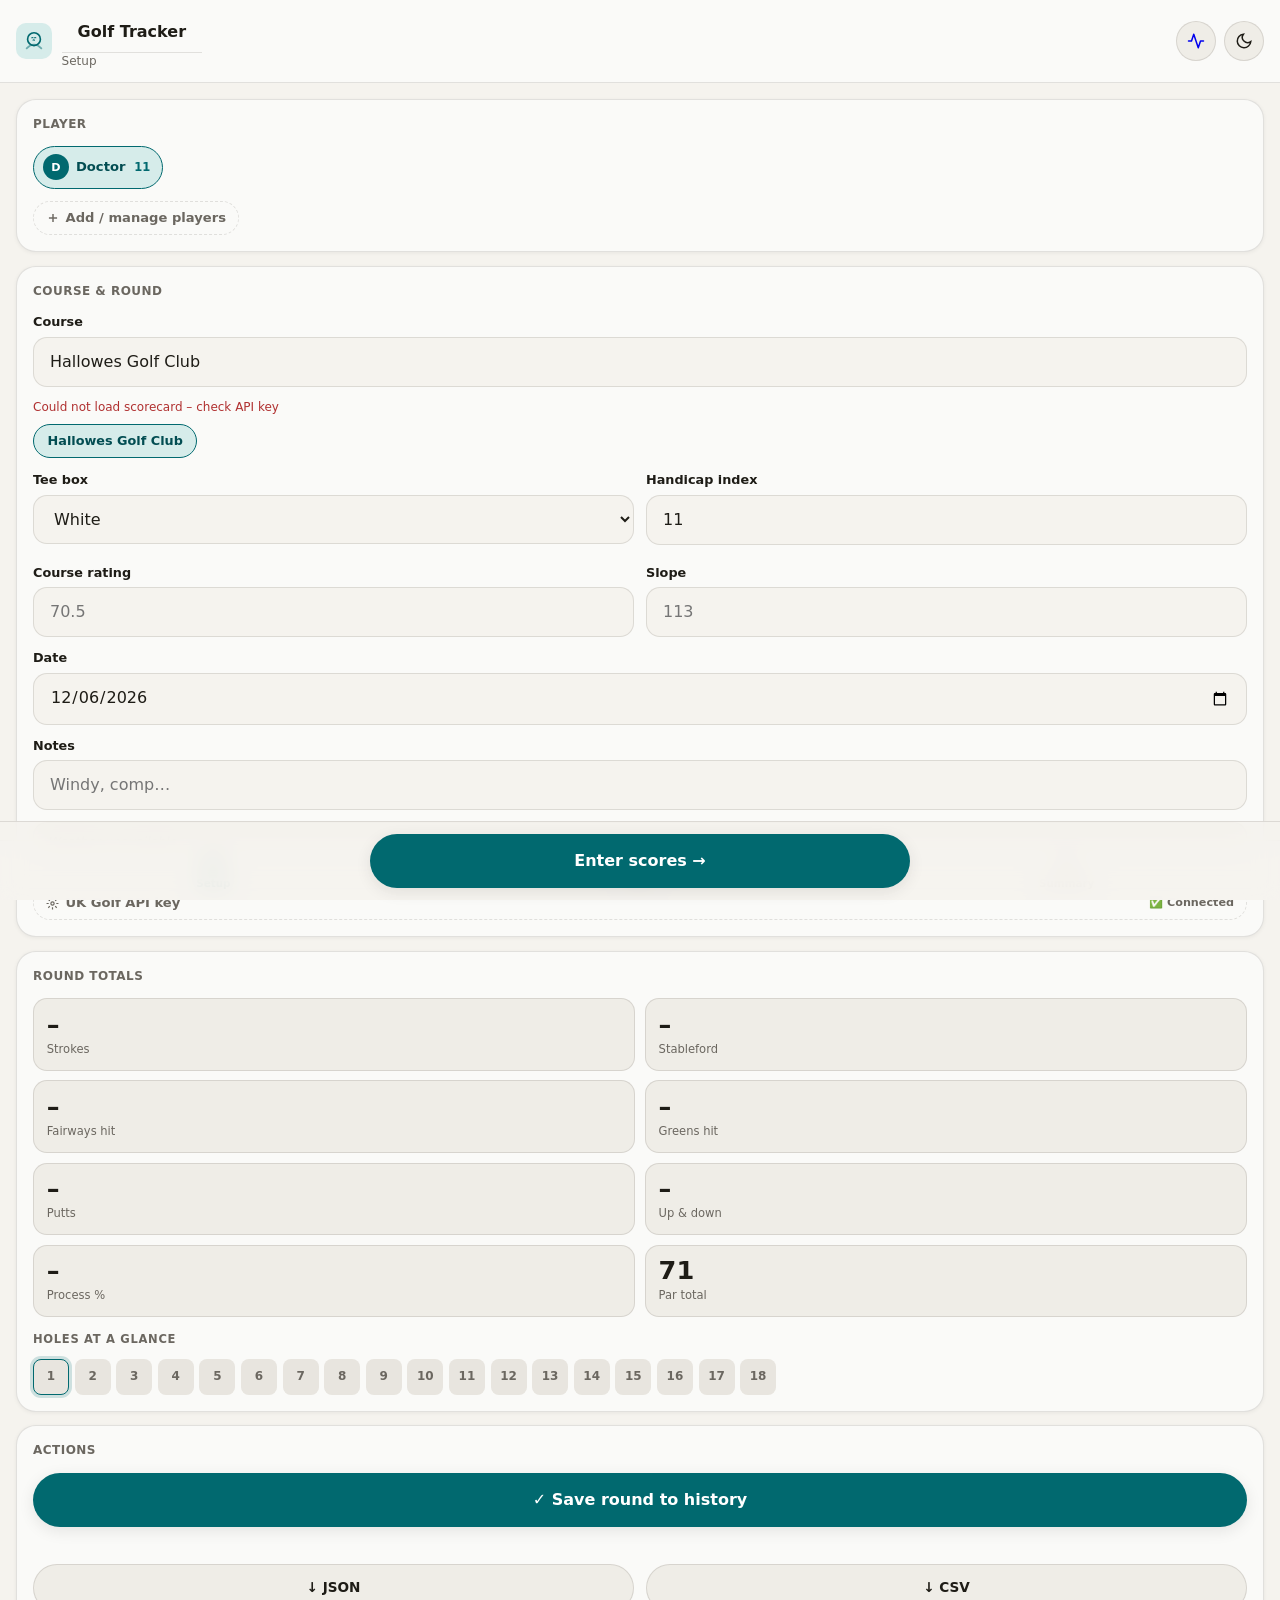
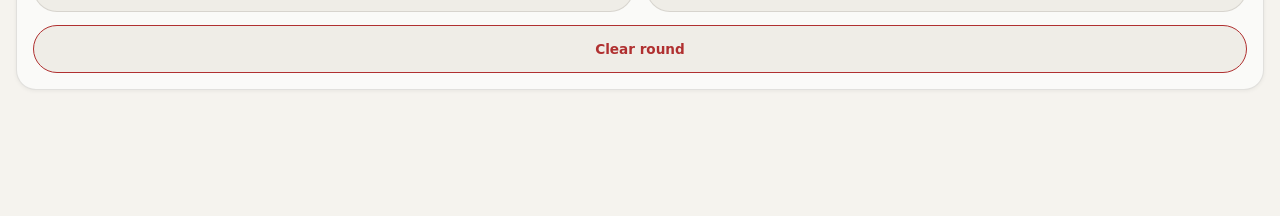
==== commit 4e199880: "Update golf-tracker-v2.html" ====
--- a/golf-tracker-v2.html
+++ b/golf-tracker-v2.html
@@ -70,7 +70,7 @@
       overscroll-behavior: none;
     }
     button { font: inherit; color: inherit; border: none; cursor: pointer; background: none; }
-    input, select { font: inherit; color: inherit; }
+    input, select, textarea { font: inherit; color: inherit; font-size: max(1rem, 16px); }
     svg { display: block; }
 
     /* ── LAYOUT ─────────────────────────────────────────────── */
@@ -123,6 +123,25 @@
     .field input:focus, .field select:focus { outline: 2px solid var(--primary); outline-offset: 2px; border-color: transparent; }
     .field small { font-size: .72rem; color: var(--muted); margin-top: .3rem; display: block; }
     .row2 { display: grid; grid-template-columns: 1fr 1fr; gap: .75rem; }
+
+    /* Custom course search dropdown */
+    .course-search-wrap { position: relative; }
+    .course-dropdown {
+      position: absolute; left: 0; right: 0;
+      background: var(--surface); border: 1.5px solid var(--primary);
+      border-radius: var(--r-md); z-index: 300;
+      box-shadow: var(--shadow); overflow-y: auto; max-height: 260px;
+      margin-top: .25rem;
+    }
+    .course-dropdown-item {
+      padding: .75rem 1rem; cursor: pointer; border-bottom: 1px solid var(--divider);
+      transition: background 120ms;
+    }
+    .course-dropdown-item:last-child { border-bottom: none; }
+    .course-dropdown-item:active, .course-dropdown-item:hover { background: var(--primary-bg); }
+    .course-dropdown-name { font-weight: 700; font-size: .88rem; color: var(--text); line-height: 1.2; }
+    .course-dropdown-loc  { font-size: .72rem; color: var(--muted); margin-top: .1rem; }
+    .course-dropdown-empty { padding: .75rem 1rem; font-size: .8rem; color: var(--muted); font-style: italic; }
 
     /* Course pills */
     .course-pills { display: flex; flex-wrap: wrap; gap: .5rem; margin-top: .5rem; }
@@ -396,7 +415,7 @@
     .errors-list { display: grid; grid-template-columns: 1fr 1fr; gap: .15rem .5rem; }
     .errors-list li { font-size: .7rem; color: var(--muted); list-style: none;
       padding-left: .8rem; position: relative; line-height: 1.3; }
-    .errors-list li::before { content: '⚠'; position: absolute; left: 0; font-size: .58rem; top: .05rem; }
+    .errors-list li::before { content: '\26A0'; position: absolute; left: 0; font-size: .58rem; top: .05rem; }
 
     /* Notes field */
     .notes-input {
@@ -580,6 +599,44 @@
     }
     .topbar-weather.hidden { display: none; }
     .topbar-weather .tw-icon { font-size: .95rem; }
+
+    /* ── Conditions / plays-like panel ─────────────────────── */
+    .compass-btn {
+      width: 100%; min-height: 52px; border-radius: var(--r-md);
+      border: 1.5px solid var(--border); background: var(--surface2);
+      display: flex; align-items: center; justify-content: center; gap: .55rem;
+      font-size: .88rem; font-weight: 700; transition: all 180ms var(--ease);
+      color: var(--muted);
+    }
+    .compass-btn.compass-active { background: var(--primary-bg); border-color: var(--primary); color: var(--primary-h); }
+    .compass-btn:active { transform: scale(.98); }
+    .cond-rows { margin-top: .5rem; display: grid; gap: .3rem; }
+    .cond-row {
+      display: flex; align-items: center; gap: .5rem;
+      padding: .4rem .65rem; background: var(--surface2);
+      border-radius: var(--r-sm); border: 1px solid var(--border);
+    }
+    .cond-icon { font-size: 1rem; width: 1.5rem; text-align: center; flex-shrink: 0; }
+    .cond-label { flex: 1; font-size: .8rem; font-weight: 600; color: var(--text); }
+    .cond-val { font-size: .8rem; font-weight: 700; white-space: nowrap; }
+    .cond-longer  { color: var(--warn); }
+    .cond-shorter { color: var(--success); }
+    .cond-neutral { color: var(--muted); }
+    .plays-like {
+      display: flex; align-items: center; gap: .6rem;
+      margin-top: .5rem; padding: .7rem .9rem;
+      background: var(--neutral-bg); border-radius: var(--r-md);
+      border: 1.5px solid var(--border);
+    }
+    .plays-like-label { font-size: .68rem; font-weight: 700; color: var(--muted); flex: 1;
+      text-transform: uppercase; letter-spacing: .05em; }
+    .plays-like-yds { font-size: 1.5rem; font-weight: 900; line-height: 1; font-variant-numeric: tabular-nums; }
+    .plays-like-diff { font-size: .8rem; font-weight: 700; color: var(--muted); }
+    .plays-like.pl-longer  { background: var(--warn-bg);    border-color: var(--warn); }
+    .plays-like.pl-longer  .plays-like-yds { color: var(--warn); }
+    .plays-like.pl-shorter { background: var(--success-bg); border-color: var(--success); }
+    .plays-like.pl-shorter .plays-like-yds { color: var(--success); }
+    .cond-hint { font-size: .73rem; color: var(--muted); padding: .4rem 0; font-style: italic; }
 
     /* Swipe transition hint */
     @keyframes slideInRight { from { opacity:0; transform:translateX(20px); } to { opacity:1; transform:none; } }
@@ -634,10 +691,10 @@
 
       <div class="card">
         <div class="card-head">Course &amp; round</div>
-        <div class="field">
+        <div class="field course-search-wrap">
           <label for="courseSearch">Course</label>
-          <input id="courseSearch" list="courseSuggestions" placeholder="Search course…" autocomplete="off"/>
-          <datalist id="courseSuggestions"></datalist>
+          <input id="courseSearch" placeholder="Search course&#x2026;" autocomplete="off" spellcheck="false" aria-autocomplete="list" aria-controls="courseDropdown" role="combobox"/>
+          <div id="courseDropdown" class="course-dropdown hidden" role="listbox"></div>
         </div>
         <div id="courseStatus" style="font-size:.75rem;color:var(--muted);margin:.35rem 0;"></div>
         <div class="course-pills" id="coursePills"></div>
@@ -647,17 +704,31 @@
             <select id="teeBox"></select>
           </div>
           <div class="field">
-            <label for="handicap">Handicap</label>
+            <label for="handicap">Handicap index</label>
             <input id="handicap" type="number" inputmode="decimal" placeholder="11" value="11"/>
           </div>
         </div>
-        <div class="field">
+        <div class="row2" style="margin-top:.5rem;">
+          <div class="field" style="margin:0;">
+            <label for="courseRating">Course rating</label>
+            <input id="courseRating" type="number" inputmode="decimal" step="0.1" placeholder="70.5"/>
+          </div>
+          <div class="field" style="margin:0;">
+            <label for="slopeRating">Slope</label>
+            <input id="slopeRating" type="number" inputmode="numeric" placeholder="113"/>
+          </div>
+        </div>
+        <div id="playingHcapDisplay" class="hidden" style="font-size:.78rem;margin-top:.4rem;padding:.45rem .75rem;background:var(--primary-bg);border-radius:var(--r-sm);border:1px solid rgba(1,105,111,.2);display:flex;align-items:center;justify-content:space-between;">
+          <span style="color:var(--muted);">WHS playing handicap</span>
+          <strong id="playingHcapVal" style="color:var(--primary-h);font-size:.95rem;">&#x2013;</strong>
+        </div>
+        <div class="field" style="margin-top:.75rem;">
           <label for="datePlayed">Date</label>
           <input id="datePlayed" type="date"/>
         </div>
         <div class="field">
           <label for="roundNotes">Notes</label>
-          <input id="roundNotes" placeholder="Windy, comp…"/>
+          <input id="roundNotes" placeholder="Windy, comp&#x2026;"/>
         </div>
         <!-- WEATHER STRIP -->
         <div id="weatherStrip" class="weather-strip hidden"></div>
@@ -674,7 +745,7 @@
             <div class="field" style="margin:0;">
               <label for="apiKeyInput">RapidAPI key</label>
               <input id="apiKeyInput" type="password" placeholder="Paste your key here" autocomplete="off"/>
-              <small>Free tier: 200 requests/month. <a href="https://rapidapi.com/golfapi-uk-golfapi-uk-default/api/uk-golf-course-data-api" target="_blank" style="color:var(--primary);">Get a free key →</a></small>
+              <small>Free tier: 200 requests/month. <a href="https://rapidapi.com/golfapi-uk-golfapi-uk-default/api/uk-golf-course-data-api" target="_blank" style="color:var(--primary);">Get a free key &#x2192;</a></small>
             </div>
             <div style="display:flex;gap:.5rem;margin-top:.6rem;">
               <button type="button" class="btn-ghost" style="flex:1;height:40px;font-size:.82rem;" id="saveApiKey">Save key</button>
@@ -688,14 +759,14 @@
       <div class="card">
         <div class="card-head">Round totals</div>
         <div class="metrics-grid">
-          <div class="metric-box"><strong id="mScore">–</strong><span>Strokes</span></div>
-          <div class="metric-box"><strong id="mPts">–</strong><span>Stableford</span></div>
-          <div class="metric-box"><strong id="mFIR">–</strong><span>Fairways hit</span></div>
-          <div class="metric-box"><strong id="mGIR">–</strong><span>Greens hit</span></div>
-          <div class="metric-box"><strong id="mPutts">–</strong><span>Putts</span></div>
-          <div class="metric-box"><strong id="mUpDown">–</strong><span>Up &amp; down</span></div>
-          <div class="metric-box"><strong id="mProcess">–</strong><span>Process %</span></div>
-          <div class="metric-box"><strong id="mPar">–</strong><span>Par total</span></div>
+          <div class="metric-box"><strong id="mScore">&#x2013;</strong><span>Strokes</span></div>
+          <div class="metric-box"><strong id="mPts">&#x2013;</strong><span>Stableford</span></div>
+          <div class="metric-box"><strong id="mFIR">&#x2013;</strong><span>Fairways hit</span></div>
+          <div class="metric-box"><strong id="mGIR">&#x2013;</strong><span>Greens hit</span></div>
+          <div class="metric-box"><strong id="mPutts">&#x2013;</strong><span>Putts</span></div>
+          <div class="metric-box"><strong id="mUpDown">&#x2013;</strong><span>Up &amp; down</span></div>
+          <div class="metric-box"><strong id="mProcess">&#x2013;</strong><span>Process %</span></div>
+          <div class="metric-box"><strong id="mPar">&#x2013;</strong><span>Par total</span></div>
         </div>
         <div class="section-label" style="margin-top:.85rem;">Holes at a glance</div>
         <div class="hole-strip" id="holeStrip"></div>
@@ -704,12 +775,12 @@
       <div class="card">
         <div class="card-head">Actions</div>
         <button type="button" class="btn-primary" id="saveToHistory" style="width:100%;margin-bottom:.6rem;border-radius:var(--r-full);">
-          ✓ Save round to history
+          &#x2713; Save round to history
         </button>
         <div id="saveStatus" style="font-size:.75rem;color:var(--muted);text-align:center;min-height:1.2rem;margin-bottom:.5rem;"></div>
         <div class="row2">
-          <button type="button" class="btn-ghost" id="saveJson">↓ JSON</button>
-          <button type="button" class="btn-ghost" id="exportCsv">↓ CSV</button>
+          <button type="button" class="btn-ghost" id="saveJson">&#x2193; JSON</button>
+          <button type="button" class="btn-ghost" id="exportCsv">&#x2193; CSV</button>
         </div>
         <div class="row2 mt2" style="grid-template-columns:1fr;">
           <button type="button" class="btn-ghost" id="clearRoundBtn" style="border-color:var(--danger);color:var(--danger);">Clear round</button>
@@ -719,7 +790,7 @@
 
     <div class="btn-start">
       <div class="btn-start-inner">
-        <button type="button" class="btn-primary" id="startRoundBtn">Enter scores →</button>
+        <button type="button" class="btn-primary" id="startRoundBtn">Enter scores &#x2192;</button>
       </div>
     </div>
   </div>
@@ -741,12 +812,12 @@
     <!-- Prev / Next nav -->
     <div class="hole-nav">
       <div class="hole-nav-inner">
-        <button type="button" class="btn-nav btn-prev" id="prevHoleBtn">← Prev</button>
+        <button type="button" class="btn-nav btn-prev" id="prevHoleBtn">&#x2190; Prev</button>
         <div class="hole-nav-info">
           <div class="h-num" id="navHoleNum">H1</div>
           <div class="h-total" id="navHoleTotal">of 18</div>
         </div>
-        <button type="button" class="btn-nav btn-next" id="nextHoleBtn">Next →</button>
+        <button type="button" class="btn-nav btn-next" id="nextHoleBtn">Next &#x2192;</button>
       </div>
     </div>
 
@@ -773,23 +844,23 @@
       <div class="card">
         <div class="card-head">Performance</div>
         <div class="metrics-grid">
-          <div class="metric-box"><strong id="sScore">–</strong><span>Strokes</span></div>
-          <div class="metric-box"><strong id="sPts">–</strong><span>Stableford</span></div>
-          <div class="metric-box"><strong id="sFIR">–</strong><span>Fairways</span></div>
-          <div class="metric-box"><strong id="sGIR">–</strong><span>Greens</span></div>
-          <div class="metric-box"><strong id="sPutts">–</strong><span>Putts</span></div>
-          <div class="metric-box"><strong id="sUpDown">–</strong><span>Up &amp; down</span></div>
-          <div class="metric-box"><strong id="sSand">–</strong><span>Sand saves</span></div>
-          <div class="metric-box"><strong id="sProcess">–</strong><span>Process %</span></div>
+          <div class="metric-box"><strong id="sScore">&#x2013;</strong><span>Strokes</span></div>
+          <div class="metric-box"><strong id="sPts">&#x2013;</strong><span>Stableford</span></div>
+          <div class="metric-box"><strong id="sFIR">&#x2013;</strong><span>Fairways</span></div>
+          <div class="metric-box"><strong id="sGIR">&#x2013;</strong><span>Greens</span></div>
+          <div class="metric-box"><strong id="sPutts">&#x2013;</strong><span>Putts</span></div>
+          <div class="metric-box"><strong id="sUpDown">&#x2013;</strong><span>Up &amp; down</span></div>
+          <div class="metric-box"><strong id="sSand">&#x2013;</strong><span>Sand saves</span></div>
+          <div class="metric-box"><strong id="sProcess">&#x2013;</strong><span>Process %</span></div>
         </div>
       </div>
       <button type="button" class="btn-primary" id="saveToHistory2" style="width:100%;margin-top:.6rem;border-radius:var(--r-full);">
-        ✓ Save round to history
+        &#x2713; Save round to history
       </button>
       <div id="saveStatus2" style="font-size:.75rem;color:var(--muted);text-align:center;min-height:1.2rem;margin-top:.35rem;"></div>
       <div class="export-row" style="margin-top:.5rem;">
-        <button type="button" class="btn-ghost" id="saveJson2">↓ JSON</button>
-        <button type="button" class="btn-ghost" id="exportCsv2">↓ CSV</button>
+        <button type="button" class="btn-ghost" id="saveJson2">&#x2193; JSON</button>
+        <button type="button" class="btn-ghost" id="exportCsv2">&#x2193; CSV</button>
       </div>
     </div>
   </div>
@@ -812,7 +883,7 @@
             <input id="newPlayerHcap" type="number" inputmode="decimal" placeholder="14.2" step="0.1"/>
           </div>
         </div>
-        <p class="hcap-note">England Golf does not provide a public API for handicap lookup, so enter each player\'s index manually. Once saved it persists across sessions.</p>
+        <p class="hcap-note">England Golf does not provide a public API for handicap lookup, so enter each player\u2019s index manually. Once saved it persists across sessions.</p>
         <div class="modal-actions">
           <button type="button" class="btn-ghost" id="closeModal">Cancel</button>
           <button type="button" class="btn-primary" id="savePlayer" style="border-radius:var(--r-full);">Save player</button>
@@ -849,7 +920,7 @@
     _clubId:   'a8130eaf-cb35-4f83-afdf-297b6de9d6ad',
     _courseId: '8f7e5278-ea88-4971-a0da-237193e71ebc',
     _lat: 53.29296, _lon: -1.4615943,
-    _apiLoaded: false, // will be set true after live fetch
+    _apiLoaded: false,
     name: 'Hallowes Golf Club', location: 'Dronfield, Derbyshire',
     tees: {
       White: {
@@ -865,7 +936,8 @@
   selectedCourseId: 'hallowes',
   selectedTee: 'White',
   currentHole: 0,
-  holes: []
+  holes: [],
+  wind: { speedMph: null, dirDeg: null, tempC: null, rainMm: null }
 };
 
 /* ════════════════════════════════════════════════════════════
@@ -883,21 +955,54 @@
   return strokeIndexes.map(si => base + (si <= rem ? 1 : 0));
 }
 
+function calcPlayingHandicap(index, slope, courseRating, totalPar) {
+  const idx = parseFloat(index);
+  const sl  = parseFloat(slope);
+  const cr  = parseFloat(courseRating);
+  if (!idx || isNaN(idx)) return 0;
+  if (!sl || isNaN(sl) || !cr || isNaN(cr)) return Math.round(idx);
+  return Math.round(idx * (sl / 113) + (cr - totalPar));
+}
+
+function updatePlayingHcapDisplay() {
+  const c = getSelectedCourse();
+  const tee = c?.tees?.[state.selectedTee];
+  const display = $('#playingHcapDisplay');
+  const val = $('#playingHcapVal');
+  if (!display || !val) return;
+  const sl = $('#slopeRating')?.value;
+  const cr = $('#courseRating')?.value;
+  const hasData = sl && cr;
+  if (!hasData || !tee) { display.classList.add('hidden'); return; }
+  const totalPar = tee.par.reduce((a,b) => a+b, 0);
+  const ph = calcPlayingHandicap($('#handicap').value, sl, cr, totalPar);
+  display.classList.remove('hidden');
+  val.textContent = ph;
+}
+
 function makeHoleData(course, teeName) {
   const tee = course.tees[teeName];
-  const allowances = allocateShots(tee.strokeIndex, $('#handicap').value);
+  const totalPar = tee.par.reduce((a,b) => a+b, 0);
+  const playingHcap = calcPlayingHandicap(
+    $('#handicap').value,
+    $('#slopeRating')?.value || tee.slopeRating,
+    $('#courseRating')?.value || tee.courseRating,
+    totalPar
+  );
+  const allowances = allocateShots(tee.strokeIndex, playingHcap);
   return tee.par.map((par, idx) => ({
     hole: idx+1, par, yards: tee.yards[idx]||0,
     strokeIndex: tee.strokeIndex[idx]||idx+1,
     shotAllowance: allowances[idx],
-    score: par,  // default = par
-    putts: 2,    // default = 2
+    score: par,
+    putts: 2,
     yardsToGreen: '',
-    fairway: 'hit', // assume fairway hit
-    gir: true,      // assume GIR
+    fairway: 'hit',
+    gir: true,
     upDown: null, sandSave: null,
-    confirmed: false, // true once user has touched this hole
-    shots: Array.from({length: par}, () => ({ done: false })), // one per par stroke
+    confirmed: false,
+    holeBearing: null,
+    shots: Array.from({length: par}, () => ({ done: false })),
     note: ''
   }));
 }
@@ -915,12 +1020,11 @@
 }
 
 function pct(made, total, requireEntry) {
-  if (!total) return '–';
-  if (requireEntry && made === 0) return '–';
+  if (!total) return '\u2013';
+  if (requireEntry && made === 0) return '\u2013';
   return Math.round((made/total)*100) + '%';
 }
 
-// Colour-coded metric helper
 function colourMetric(id, value, thresholds) {
   const el = $(id);
   if (!el) return;
@@ -928,11 +1032,10 @@
   const parent = el.closest('.metric-box');
   if (!parent) return;
   parent.classList.remove('metric-green','metric-amber','metric-red');
-  if (value === '–' || value === null) return;
+  if (value === '\u2013' || value === null) return;
   const num = parseFloat(String(value));
   if (isNaN(num)) return;
-  const { green, amber } = thresholds; // green >= green, amber >= amber (else red)
-  // For putts: lower is better (inverted)
+  const { green, amber } = thresholds;
   if (thresholds.invert) {
     if (num <= green) parent.classList.add('metric-green');
     else if (num <= amber) parent.classList.add('metric-amber');
@@ -949,13 +1052,12 @@
 ═══════════════════════════════════════════════════════════ */
 let _computeTimer = null;
 function computeTotals() {
-  // Debounce — coalesce rapid taps into one recalculation
   clearTimeout(_computeTimer);
   _computeTimer = setTimeout(_doComputeTotals, 80);
 }
 function _doComputeTotals() {
   const h = state.holes;
-  const scored = h.filter(x => x.confirmed); // only count holes user has touched
+  const scored = h.filter(x => x.confirmed);
   const totalScore = scored.reduce((a,x) => a+(x.score||0), 0);
   const totalPar   = h.reduce((a,x) => a+x.par, 0);
   const totalPts   = scored.length ? h.reduce((a,x) => { const p=stablefordPoints(x.score,x.par,x.shotAllowance); return a+(p||0); }, 0) : null;
@@ -969,33 +1071,26 @@
   const sandMade= h.filter(x => x.sandSave === true).length;
   const procDone = h.reduce((a,x) => a + x.shots.filter(s => s.done).length, 0);
   const procMax  = h.reduce((a,x) => a + x.shots.length, 0);
-  // Setup metrics
   const set = (id,v) => { const el=$(id); if(el) el.textContent=v; };
-  set('#mScore', scored.length ? totalScore : '–');
-  set('#mPts',   totalPts !== null ? totalPts : '–');
-  set('#mPar',   totalPar || '–');
-  // putts handled by colourMetric block below
+  set('#mScore', scored.length ? totalScore : '\u2013');
+  set('#mPts',   totalPts !== null ? totalPts : '\u2013');
+  set('#mPar',   totalPar || '\u2013');
   const hasAnyFir = h.some(x => x.confirmed && x.fairway !== null);
-  const leftCount  = h.filter(x => x.fairway === 'left').length;
-  const rightCount = h.filter(x => x.fairway === 'right').length;
   const hasAnyGir = h.some(x => x.confirmed);
-  const firPct  = hasAnyFir ? pct(firMade, firElig) : '–';
-  const girPct  = hasAnyGir ? pct(girMade, h.filter(x=>x.gir!==null).length) : '–';
+  const firPct  = hasAnyFir ? pct(firMade, firElig) : '\u2013';
+  const girPct  = hasAnyGir ? pct(girMade, h.filter(x=>x.gir!==null).length) : '\u2013';
   const udPct   = pct(udMade, udElig);
-  const procPct = procDone ? pct(procDone,procMax) : '–';
-  // Setup view metrics
+  const procPct = procDone ? pct(procDone,procMax) : '\u2013';
   colourMetric('#mFIR',     firPct,  { green: 50, amber: 30 });
   colourMetric('#mGIR',     girPct,  { green: 50, amber: 30 });
   colourMetric('#mUpDown',  udPct,   { green: 40, amber: 20 });
   colourMetric('#mProcess', procPct, { green: 80, amber: 50 });
-  // Summary view metrics (same thresholds)
   colourMetric('#sFIR',     firPct,  { green: 50, amber: 30 });
   colourMetric('#sGIR',     girPct,  { green: 50, amber: 30 });
   colourMetric('#sUpDown',  udPct,   { green: 40, amber: 20 });
   colourMetric('#sProcess', procPct, { green: 80, amber: 50 });
-  // Putts — lower is better, apply to both setup and summary
   const puttsNum = totalPutts || null;
-  const puttsDisplay = puttsNum ?? '–';
+  const puttsDisplay = puttsNum ?? '\u2013';
   ['#mPutts', '#sPutts'].forEach(pid => {
     const puttsEl = $(pid);
     if (!puttsEl) return;
@@ -1010,11 +1105,8 @@
       }
     }
   });
-  // Summary metrics
-  set('#sScore', scored.length ? totalScore : '–');
-  set('#sPts',   totalPts !== null ? totalPts : '–');
-  // sPutts handled by colour block above
-  // sFIR, sGIR, sUpDown, sProcess handled by colourMetric above
+  set('#sScore', scored.length ? totalScore : '\u2013');
+  set('#sPts',   totalPts !== null ? totalPts : '\u2013');
   set('#sSand',  pct(sandMade, sandElig));
   renderHoleStrip();
   renderScorecard();
@@ -1062,7 +1154,6 @@
     renderProgressDots();
     updateNavInfo();
   }));
-  // Scroll current dot into view
   const cur = wrap.querySelector('.current');
   if (cur) cur.scrollIntoView({inline:'center', block:'nearest', behavior:'smooth'});
 }
@@ -1083,21 +1174,21 @@
 
   tbody.innerHTML = holes.map(h => {
     const pts = stablefordPoints(h.score, h.par, h.shotAllowance);
-    const net = h.score !== null ? (h.score - h.shotAllowance) : '–';
+    const net = h.score !== null ? (h.score - h.shotAllowance) : '\u2013';
     const diff = h.confirmed ? h.score - h.par : null;
     const cls = diff === null ? '' : diff < 0 ? 'score-under' : diff > 0 ? 'score-over' : '';
     return `<tr>
       <td>${h.hole}</td>
-      <td style="color:var(--muted);">${h.yards || '–'}</td>
+      <td style="color:var(--muted);">${h.yards || '\u2013'}</td>
       <td>${h.par}</td>
       <td>${h.strokeIndex}</td>
       <td>${h.shotAllowance}</td>
-      <td class="${cls}">${h.confirmed ? h.score : '–'}</td>
-      <td>${h.confirmed ? net : '–'}</td>
-      <td>${h.confirmed ? (pts ?? '–') : '–'}</td>
-      <td>${h.confirmed ? (h.putts ?? '–') : '–'}</td>
-      <td>${h.fairway === 'hit' ? '✓' : h.fairway === 'left' ? 'L' : h.fairway === 'right' ? 'R' : '–'}</td>
-      <td>${h.gir === true ? '✓' : h.gir === false ? '✗' : '–'}</td>
+      <td class="${cls}">${h.confirmed ? h.score : '\u2013'}</td>
+      <td>${h.confirmed ? net : '\u2013'}</td>
+      <td>${h.confirmed ? (pts ?? '\u2013') : '\u2013'}</td>
+      <td>${h.confirmed ? (h.putts ?? '\u2013') : '\u2013'}</td>
+      <td>${h.fairway === 'hit' ? '\u2713' : h.fairway === 'left' ? 'L' : h.fairway === 'right' ? 'R' : '\u2013'}</td>
+      <td>${h.gir === true ? '\u2713' : h.gir === false ? '\u2717' : '\u2013'}</td>
       <td style="font-size:.7rem;color:var(--muted);text-align:left;max-width:100px;word-break:break-word;">${h.note || ''}</td>
     </tr>`;
   }).join('') + `<tr style="border-top:2px solid var(--border);font-weight:700;">
@@ -1105,10 +1196,10 @@
     <td style="color:var(--muted);">${totalYds}</td>
     <td>${totalPar}</td>
     <td colspan="2"></td>
-    <td>${anyScore ? totalScore : '–'}</td>
+    <td>${anyScore ? totalScore : '\u2013'}</td>
     <td></td>
-    <td>${anyScore ? totalPts : '–'}</td>
-    <td>${totalPutts || '–'}</td>
+    <td>${anyScore ? totalPts : '\u2013'}</td>
+    <td>${totalPutts || '\u2013'}</td>
     <td colspan="2"></td>
   </tr>`;
 }
@@ -1116,13 +1207,148 @@
 /* ════════════════════════════════════════════════════════════
    ENTRY HOLE RENDER
 ═══════════════════════════════════════════════════════════ */
+/* ════════════════════════════════════════════════════════════
+   CONDITIONS EFFECT
+═══════════════════════════════════════════════════════════ */
+function calcConditionsEffect(holeBearingDeg, shotYards, wind) {
+  const { speedMph, dirDeg, tempC, rainMm, pressureHpa } = wind;
+  // Wind FROM dirDeg. Positive headwindRaw = headwind, negative = tailwind.
+  const angleDiff   = (dirDeg - holeBearingDeg + 360) % 360;
+  const angleRad    = angleDiff * Math.PI / 180;
+  const headwindRaw  = Math.cos(angleRad) * speedMph;
+  const crosswindRaw = Math.sin(angleRad) * speedMph;
+  // Headwind +0.5%/mph, tailwind -0.3%/mph (asymmetric - tailwind helps less)
+  const headwindPct = headwindRaw > 0 ? headwindRaw * 0.5 : headwindRaw * 0.3;
+  // Cold air is denser - ball flies shorter. UK baseline 15C.
+  const tempPct     = Math.max(0, 15 - tempC) * 0.25;
+  // Rain: wet ball + soft ground reduces carry
+  const rainPct     = rainMm > 8 ? 4 : rainMm > 2 ? 2 : 0;
+  // Pressure: low pressure = thin air = less drag = ball flies further = plays shorter.
+  // Standard 1013 hPa. Each 10 hPa deviation = ~0.5%. Positive = plays longer.
+  const pressurePct = pressureHpa ? (pressureHpa - 1013) * 0.05 : 0;
+  const totalPct      = headwindPct + tempPct + rainPct + pressurePct;
+  const adjustedYards = Math.round(shotYards * (1 + totalPct / 100));
+  return {
+    headwindMph:        Math.round(Math.abs(headwindRaw)),
+    isHeadwind:         headwindRaw > 0.5,
+    isTailwind:         headwindRaw < -0.5,
+    crosswindMph:       Math.round(Math.abs(crosswindRaw)),
+    crosswindFromRight: crosswindRaw > 0,
+    headwindYds:        Math.round(Math.abs(headwindPct) / 100 * shotYards),
+    tempC,  tempYds:    Math.round(tempPct / 100 * shotYards),
+    rainMm, rainYds:    Math.round(rainPct / 100 * shotYards),
+    pressureHpa, pressurePct,
+    pressureYds:        Math.round(Math.abs(pressurePct) / 100 * shotYards),
+    rainPct, tempPct,
+    totalPct: Math.round(totalPct * 10) / 10,
+    adjustedYards, yardsDiff: adjustedYards - shotYards
+  };
+}
+
+function buildConditionsPanel(h) {
+  const hasBearing = h.holeBearing !== null;
+  const hasYards   = h.yardsToGreen && Number(h.yardsToGreen) > 0;
+  const wind       = state.wind;
+  const hasWind    = wind && wind.speedMph !== null;
+
+  const btnLabel = hasBearing
+    ? '\uD83E\uDDED ' + Math.round(h.holeBearing) + '\u00b0 \u2013 tap to re-capture'
+    : '\uD83E\uDDED Point phone down fairway \u2192';
+  const btnCls = 'compass-btn' + (hasBearing ? ' compass-active' : '');
+
+  let inner = '';
+  if (hasBearing && hasYards && hasWind) {
+    const e = calcConditionsEffect(h.holeBearing, Number(h.yardsToGreen), wind);
+    let rows = '';
+    if (e.headwindMph > 1) {
+      const icon = e.isHeadwind ? '\u2191' : '\u2193';
+      const lbl  = e.isHeadwind ? 'Headwind' : 'Tailwind';
+      const cls  = e.isHeadwind ? 'cond-longer' : 'cond-shorter';
+      const sgn  = e.isHeadwind ? '+' : '-';
+      rows += '<div class="cond-row"><span class="cond-icon">' + icon + '</span>'
+        + '<span class="cond-label">' + lbl + ' ' + e.headwindMph + 'mph</span>'
+        + '<span class="cond-val ' + cls + '">' + sgn + e.headwindYds + ' yds</span></div>';
+    }
+    if (e.crosswindMph > 2) {
+      const aim = e.crosswindFromRight ? 'aim left' : 'aim right';
+      rows += '<div class="cond-row"><span class="cond-icon">\u2194</span>'
+        + '<span class="cond-label">Crosswind ' + e.crosswindMph + 'mph</span>'
+        + '<span class="cond-val cond-neutral">' + aim + '</span></div>';
+    }
+    if (e.tempPct > 0) {
+      rows += '<div class="cond-row"><span class="cond-icon">\uD83C\uDF21\uFE0F</span>'
+        + '<span class="cond-label">Cold (' + e.tempC + '\u00b0C)</span>'
+        + '<span class="cond-val cond-longer">+' + e.tempYds + ' yds</span></div>';
+    }
+    if (e.rainPct > 0) {
+      rows += '<div class="cond-row"><span class="cond-icon">\uD83D\uDCA7</span>'
+        + '<span class="cond-label">Rain (' + e.rainMm + 'mm)</span>'
+        + '<span class="cond-val cond-longer">+' + e.rainYds + ' yds</span></div>';
+    }
+    if (e.pressureHpa && Math.abs(e.pressurePct) >= 0.5) {
+      const isLow = e.pressurePct < 0;
+      const cls   = isLow ? 'cond-shorter' : 'cond-longer';
+      const sign  = isLow ? '-' : '+';
+      const lbl   = isLow ? 'Low pressure (' + e.pressureHpa + ' hPa)' : 'High pressure (' + e.pressureHpa + ' hPa)';
+      rows += '<div class="cond-row"><span class="cond-icon">\uD83D\uDCCA</span>'
+        + '<span class="cond-label">' + lbl + '</span>'
+        + '<span class="cond-val ' + cls + '">' + sign + e.pressureYds + ' yds</span></div>';
+    }
+    const plsCls = e.yardsDiff > 4 ? 'plays-like pl-longer'
+                 : e.yardsDiff < -4 ? 'plays-like pl-shorter' : 'plays-like';
+    const sgn = e.yardsDiff >= 0 ? '+' : '';
+    inner = '<div class="cond-rows">' + rows + '</div>'
+      + '<div class="' + plsCls + '">'
+      + '<span class="plays-like-label">Plays like</span>'
+      + '<span class="plays-like-yds">' + e.adjustedYards + ' yds</span>'
+      + '<span class="plays-like-diff">' + sgn + e.yardsDiff + '</span></div>';
+  } else if (hasBearing && !hasYards) {
+    inner = '<p class="cond-hint">Enter yards to green above for the adjusted yardage</p>';
+  } else if (!hasWind) {
+    inner = '<p class="cond-hint">Set a date with weather loaded to activate</p>';
+  } else {
+    inner = '<p class="cond-hint">Point your phone down the fairway and tap to capture the bearing</p>';
+  }
+  return '<div id="conditionsPanel">'
+    + '<button type="button" class="' + btnCls + '" id="compassBtn">' + btnLabel + '</button>'
+    + inner + '</div>';
+}
+
+async function requestCompassBearing() {
+  if (typeof DeviceOrientationEvent !== 'undefined' &&
+      typeof DeviceOrientationEvent.requestPermission === 'function') {
+    try {
+      const perm = await DeviceOrientationEvent.requestPermission();
+      if (perm !== 'granted') return null;
+    } catch(err) { return null; }
+  }
+  return new Promise(resolve => {
+    let done = false;
+    const handler = e => {
+      if (done) return;
+      const heading = e.webkitCompassHeading ?? null;
+      if (heading === null) return;
+      done = true;
+      window.removeEventListener('deviceorientation', handler);
+      resolve(Math.round(heading));
+    };
+    window.addEventListener('deviceorientation', handler);
+    setTimeout(() => {
+      if (!done) {
+        done = true;
+        window.removeEventListener('deviceorientation', handler);
+        resolve(null);
+      }
+    }, 4000);
+  });
+}
+
 function renderEntryHole(direction) {
   const h = state.holes[state.currentHole];
   if (!h) return;
   const pts = h.score !== null ? stablefordPoints(h.score, h.par, h.shotAllowance) : null;
   const ptsClass = pts === null ? 'zero' : pts >= 3 ? 'pos' : pts <= 1 ? 'neg' : 'zero';
 
-  // Score colour class
   let scoreCls = '';
   if (h.score !== null) {
     const diff = h.score - h.par;
@@ -1132,23 +1358,19 @@
     else if (diff >= 2) scoreCls = 'score-double';
   }
 
-  // Green tile helper: null=gray, true=green ✓, false=red ✗
-  // Tapping cycles: null → true → false → null
   const greenTile = (key, val, label, icon) => {
     const cls = val === true ? 'state-yes' : val === false ? 'state-no' : 'state-null';
-    const tileIcon = val === true ? '✓' : val === false ? '✗' : icon;
+    const tileIcon = val === true ? '\u2713' : val === false ? '\u2717' : icon;
     return `<button type="button" class="toggle-tile ${cls}" data-green-tile="${key}">
       <span class="tile-icon">${tileIcon}</span>
       <span>${label}</span>
     </button>`;
   };
 
-  // Only show fairway for par 4 & 5
   const showFairway = h.par >= 4;
 
   const html = `
     <div class="${direction === 1 ? 'slide-in-r' : direction === -1 ? 'slide-in-l' : ''}">
-      <!-- Hole header -->
       <div class="hole-header">
         <div>
           <div class="hole-num">Hole ${h.hole}</div>
@@ -1161,96 +1383,85 @@
         </div>
         <div class="stab-live ${ptsClass}">
           <span>Stableford</span>
-          <strong>${pts !== null ? pts : '–'}</strong>
+          <strong>${pts !== null ? pts : '\u2013'}</strong>
         </div>
       </div>
 
-      <!-- SCORE & PUTTS -->
       <div class="section-label">Score</div>
       <div class="stepper-row">
         <span class="stepper-label">Strokes</span>
         <div class="stepper ${scoreCls}" id="scoreStepWrap">
-          <button type="button" class="stepper-btn" data-stepper="score" data-dir="-1">−</button>
-          <span class="stepper-val ${h.score===null?'empty':''}" id="scoreVal">${h.score !== null ? h.score : '·'}</span>
+          <button type="button" class="stepper-btn" data-stepper="score" data-dir="-1">\u2212</button>
+          <span class="stepper-val ${h.score===null?'empty':''}" id="scoreVal">${h.score !== null ? h.score : '\u00b7'}</span>
           <button type="button" class="stepper-btn" data-stepper="score" data-dir="1">+</button>
         </div>
       </div>
       <div class="stepper-row" style="margin-top:.65rem;">
         <span class="stepper-label">Putts</span>
         <div class="stepper" id="puttsStepWrap">
-          <button type="button" class="stepper-btn" data-stepper="putts" data-dir="-1">−</button>
-          <span class="stepper-val ${h.putts===null?'empty':''}" id="puttsVal">${h.putts !== null ? h.putts : '·'}</span>
+          <button type="button" class="stepper-btn" data-stepper="putts" data-dir="-1">\u2212</button>
+          <span class="stepper-val ${h.putts===null?'empty':''}" id="puttsVal">${h.putts !== null ? h.putts : '\u00b7'}</span>
           <button type="button" class="stepper-btn" data-stepper="putts" data-dir="1">+</button>
         </div>
       </div>
 
-      <!-- YARDS TO GREEN -->
       <div class="section-label">Approach</div>
       <div class="yards-row">
         <span class="yards-label">Yds to green</span>
-        <input class="yards-input" type="number" inputmode="numeric" placeholder="–" value="${h.yardsToGreen||''}" id="yardsInput"/>
+        <input class="yards-input" type="number" inputmode="numeric" placeholder="\u2013" value="${h.yardsToGreen||''}" id="yardsInput"/>
         <span class="yards-unit">yds</span>
       </div>
 
-      <!-- FAIRWAY -->
+      <div class="section-label">Conditions effect</div>
+      ${buildConditionsPanel(h)}
+
       <div class="section-label">Tee shot</div>
       ${showFairway ? `<div class="fairway-selector">
         <button type="button" class="fwy-btn ${h.fairway==='left'?'active-left':''}" data-fwy="left">
-          <span class="fwy-icon">←</span><span>Left</span>
+          <span class="fwy-icon">\u2190</span><span>Left</span>
         </button>
         <button type="button" class="fwy-btn ${h.fairway==='hit'?'active-hit':''}" data-fwy="hit">
-          <span class="fwy-icon">✓</span><span>Fairway</span>
+          <span class="fwy-icon">\u2713</span><span>Fairway</span>
         </button>
         <button type="button" class="fwy-btn ${h.fairway==='right'?'active-right':''}" data-fwy="right">
-          <span class="fwy-icon">→</span><span>Right</span>
+          <span class="fwy-icon">\u2192</span><span>Right</span>
         </button>
-      </div>` : `<div class="fairway-selector"><div class="fwy-btn" style="opacity:.3;grid-column:1/-1;">Fairway N/A – par 3</div></div>`}
-
-      <!-- GIR -->
+      </div>` : `<div class="fairway-selector"><div class="fwy-btn" style="opacity:.3;grid-column:1/-1;">Fairway N/A \u2013 par 3</div></div>`}
+
       <div class="section-label">Green</div>
-      <!-- GIR: full width -->
       <div class="toggle-tiles" style="grid-template-columns:1fr; margin-bottom:.6rem;">
-        ${greenTile('gir', h.gir, 'Green in Regulation', '🟢')}
+        ${greenTile('gir', h.gir, 'Green in Regulation', '\ud83d\udfe2')}
       </div>
-      <!-- Up & Down + Sand Save: side by side, locked until GIR missed -->
       <div class="toggle-tiles">
         ${h.gir === false
-          ? greenTile('upDown', h.upDown, 'Up &amp; Down', '⛳')
+          ? greenTile('upDown', h.upDown, 'Up &amp; Down', '\u26f3')
           : `<div class="toggle-tile state-null" style="opacity:.28;">Up &amp; Down<br><span style="font-size:.7rem;color:var(--muted);">${h.gir === null ? '' : 'Hit green'}</span></div>`}
         ${h.gir === false
-          ? greenTile('sandSave', h.sandSave, 'Sand Save', '🏖️')
+          ? greenTile('sandSave', h.sandSave, 'Sand Save', '\ud83c\udfd6\ufe0f')
           : `<div class="toggle-tile state-null" style="opacity:.28;">Sand Save<br><span style="font-size:.7rem;color:var(--muted);">${h.gir === null ? '' : 'Hit green'}</span></div>`}
       </div>
 
-      <!-- PROCESS -->
       <div class="section-label">Process</div>
 
-      <!-- Big button + info icon -->
       <div class="process-row">
-        <button type="button" class="process-btn" id="processBigBtn" title="See It — Vividly visualise the shot before you play it. Pick a specific target, picture the ball flight, the trajectory, where it lands. Create a clear mental image rather than thinking about mechanics.
-
-Feel It — Take a practice swing that physically rehearses the shot you just visualised. The body rehearses the intention — you're encoding the feeling, not a technical checklist.
-
-Trust It — Step in and commit fully. Quieten the analytical mind, let the body do what it's trained to do, and swing without interference. This is the hardest part — resisting the urge to steer or guide.">
+        <button type="button" class="process-btn" id="processBigBtn">
           <span class="pb-icon"></span>
-          <span>SEE IT · FEEL IT · TRUST IT</span>
+          <span>SEE IT \u00b7 FEEL IT \u00b7 TRUST IT</span>
         </button>
         <button type="button" class="process-info-btn" id="processInfoBtn" aria-label="Show cues">
           <svg width="14" height="14" viewBox="0 0 24 24" fill="none" stroke="currentColor" stroke-width="2.2" stroke-linecap="round"><circle cx="12" cy="12" r="10"/><line x1="12" y1="8" x2="12" y2="8"/><line x1="12" y1="12" x2="12" y2="16"/></svg>
         </button>
       </div>
 
-      <!-- Shot checkboxes — one per par stroke, revealed on button tap -->
       <div class="shot-checks" id="shotChecks">
         <span class="shot-check-label">Each shot</span>
         <div class="shot-check-boxes">
           ${h.shots.map((s, i) =>
-            `<button type="button" class="shot-cb ${s.done ? 'checked' : ''}" data-shot-cb="${i}" aria-label="Shot ${i+1}">✓</button>`
+            `<button type="button" class="shot-cb ${s.done ? 'checked' : ''}" data-shot-cb="${i}" aria-label="Shot ${i+1}">\u2713</button>`
           ).join('')}
         </div>
       </div>
 
-      <!-- Cue reference — hidden until info tapped -->
       <div class="process-reveal" id="processReveal">
         <div class="process-reveal-body">
           <table class="cue-table">
@@ -1265,42 +1476,38 @@
           <div class="errors-panel">
             <div class="ep-head">Mental errors to avoid</div>
             <ul class="errors-list">
-              <li>Pressing – raising the stakes</li>
-              <li>Guiding – focus on non-targets</li>
-              <li>Over aiming – too precise</li>
-              <li>Jamming – over-thinking technique</li>
+              <li>Pressing \u2013 raising the stakes</li>
+              <li>Guiding \u2013 focus on non-targets</li>
+              <li>Over aiming \u2013 too precise</li>
+              <li>Jamming \u2013 over-thinking technique</li>
             </ul>
           </div>
         </div>
       </div>
 
-      <!-- NOTES -->
       <div class="section-label">Notes</div>
-      <textarea class="notes-input" id="holeNote" placeholder="Anything to remember about this hole…" rows="2">${h.note||''}</textarea>
+      <textarea class="notes-input" id="holeNote" placeholder="Anything to remember about this hole\u2026" rows="2">${h.note||''}</textarea>
 
     </div>`;
 
   const scroll = $('#entryScroll');
   scroll.innerHTML = html;
 
-  // Stepper events — direct DOM patch, no full re-render
   $$('[data-stepper]').forEach(btn => {
     btn.addEventListener('click', () => {
       const key = btn.dataset.stepper;
       const dir = Number(btn.dataset.dir);
       const h = state.holes[state.currentHole];
-      h.confirmed = true; // user has interacted
+      h.confirmed = true;
       const cur = h[key];
       const min = key === 'score' ? 1 : 0;
       const max = key === 'score' ? 15 : 10;
       h[key] = cur === null ? (dir === 1 ? h.par : h.par - 1 < min ? min : h.par - 1) : clamp(cur + dir, min, max);
 
-      // Patch just the value display
       const wrap = key === 'score' ? $('#scoreStepWrap') : $('#puttsStepWrap');
       const valEl = wrap?.querySelector('.stepper-val');
       if (valEl) { valEl.textContent = h[key]; valEl.classList.remove('empty'); }
 
-      // Patch score colour class on the stepper wrap
       if (key === 'score' && wrap) {
         wrap.classList.remove('score-eagle','score-birdie','score-bogey','score-double');
         const diff = h.score - h.par;
@@ -1310,11 +1517,10 @@
         else if (diff >= 2) wrap.classList.add('score-double');
       }
 
-      // Patch live Stableford
       const stabEl = document.querySelector('.stab-live');
       if (stabEl) {
         const pts = h.score !== null ? stablefordPoints(h.score, h.par, h.shotAllowance) : null;
-        stabEl.querySelector('strong').textContent = pts !== null ? pts : '–';
+        stabEl.querySelector('strong').textContent = pts !== null ? pts : '\u2013';
         stabEl.className = 'stab-live ' + (pts === null ? 'zero' : pts >= 3 ? 'pos' : pts <= 1 ? 'neg' : 'zero');
       }
 
@@ -1322,7 +1528,6 @@
     });
   });
 
-  // Big process button — toggles the checkbox row open/closed
   const processBigBtn = $('#processBigBtn');
   const shotChecks    = $('#shotChecks');
   if (processBigBtn && shotChecks) {
@@ -1331,7 +1536,6 @@
     });
   }
 
-  // Helper: update big button colour based on ratio of ticked shots
   function updateProcessBtn() {
     if (!processBigBtn) return;
     const shots = state.holes[state.currentHole].shots;
@@ -1341,23 +1545,21 @@
     processBigBtn.classList.remove('done', 'proc-amber', 'proc-red');
     if (total === 0) { if (icon) icon.textContent = ''; return; }
     if (done === total) {
-      processBigBtn.classList.add('done');       // all ticked – teal
-      if (icon) icon.textContent = '✓';
+      processBigBtn.classList.add('done');
+      if (icon) icon.textContent = '\u2713';
     } else if (done / total >= 0.5) {
-      processBigBtn.classList.add('proc-amber'); // ≥50% – green
-      if (icon) icon.textContent = '✓';
+      processBigBtn.classList.add('proc-amber');
+      if (icon) icon.textContent = '\u2713';
     } else if (done > 0) {
-      processBigBtn.classList.add('proc-red');   // <50% but some – red
-      if (icon) icon.textContent = '–';
+      processBigBtn.classList.add('proc-red');
+      if (icon) icon.textContent = '\u2013';
     } else {
-      if (icon) icon.textContent = '';           // none ticked – neutral
-    }
-  }
-
-  // Apply on render (state already loaded)
+      if (icon) icon.textContent = '';
+    }
+  }
+
   updateProcessBtn();
 
-  // Individual shot checkboxes — pure DOM toggle, no re-render
   $$('[data-shot-cb]').forEach(btn => {
     btn.addEventListener('click', () => {
       const i = Number(btn.dataset.shotCb);
@@ -1369,7 +1571,6 @@
     });
   });
 
-  // Info button toggles cue panel
   const infoBtn    = $('#processInfoBtn');
   const revealPane = $('#processReveal');
   if (infoBtn && revealPane) {
@@ -1379,14 +1580,12 @@
     });
   }
 
-  // Fairway selector — direct DOM patch, no re-render
   $$('[data-fwy]').forEach(btn => {
     btn.addEventListener('click', () => {
       const h = state.holes[state.currentHole];
       h.confirmed = true;
       const val = btn.dataset.fwy;
       h.fairway = h.fairway === val ? null : val;
-      // Patch classes on all 3 fairway buttons
       $$('[data-fwy]').forEach(b => {
         const v = b.dataset.fwy;
         b.classList.remove('active-left','active-hit','active-right');
@@ -1396,10 +1595,6 @@
     });
   });
 
-  // Green tiles: GIR, Up & Down, Sand Save
-  // Each cycles: null → true (green ✓) → false (red ✗) → null
-  // Up & Down and Sand Save are independent — no forced OR logic
-  // GIR hit/unset → clears upDown and sandSave
   $$('[data-green-tile]').forEach(btn => {
     btn.addEventListener('click', () => {
       const key = btn.dataset.greenTile;
@@ -1412,8 +1607,6 @@
       if (girChanged && h.gir !== false) { h.upDown = null; h.sandSave = null; }
       if (key === 'upDown'   && h.upDown   === true) h.sandSave = null;
       if (key === 'sandSave' && h.sandSave === true) h.upDown   = null;
-      // GIR change shows/hides tiles — full re-render needed
-      // Up/Down or Sand Save change — patch just those two tiles directly
       if (girChanged) {
         renderEntryHole();
       } else {
@@ -1431,21 +1624,48 @@
     });
   });
 
-  // Yards input
   const yardsInput = $('#yardsInput');
   if (yardsInput) {
     yardsInput.addEventListener('input', e => {
       state.holes[state.currentHole].yardsToGreen = e.target.value;
+      const panel = $('#conditionsPanel');
+      if (panel) {
+        const fresh = buildConditionsPanel(state.holes[state.currentHole]);
+        panel.outerHTML = fresh;
+        attachCompassHandler();
+      }
     });
   }
 
-  // Notes
   const noteInput = $('#holeNote');
   if (noteInput) {
     noteInput.addEventListener('input', e => {
       state.holes[state.currentHole].note = e.target.value;
     });
   }
+
+  attachCompassHandler();
+}
+
+function attachCompassHandler() {
+  const btn = $('#compassBtn');
+  if (!btn) return;
+  btn.addEventListener('click', async () => {
+    btn.textContent = 'Capturing\u2026';
+    btn.disabled = true;
+    const bearing = await requestCompassBearing();
+    btn.disabled = false;
+    if (bearing === null) {
+      btn.textContent = '\u26A0\uFE0F Compass unavailable \u2013 tap to retry';
+      return;
+    }
+    state.holes[state.currentHole].holeBearing = bearing;
+    const panel = $('#conditionsPanel');
+    if (panel) {
+      panel.outerHTML = buildConditionsPanel(state.holes[state.currentHole]);
+      attachCompassHandler();
+    }
+  });
 }
 
 /* ════════════════════════════════════════════════════════════
@@ -1489,7 +1709,19 @@
   if (names.length) {
     state.selectedTee = (state.selectedTee && course.tees[state.selectedTee]) ? state.selectedTee : names[0];
     sel.value = state.selectedTee;
-  }
+    populateRatingFields(course, state.selectedTee);
+  }
+}
+
+function populateRatingFields(course, teeName) {
+  const tee = course?.tees?.[teeName];
+  if (!tee) return;
+  const srEl = $('#slopeRating');
+  const crEl = $('#courseRating');
+  // Only auto-fill if the field is empty or the value came from API (not manually edited)
+  if (srEl && tee.slopeRating)  srEl.value = tee.slopeRating;
+  if (crEl && tee.courseRating) crEl.value = tee.courseRating;
+  updatePlayingHcapDisplay();
 }
 
 function buildCoursePills() {
@@ -1505,24 +1737,20 @@
   const course = courseLibrary.find(c => c.id === courseId);
   if (!course) return;
 
-  // Set course immediately so UI responds
-  // Clear tee if switching to a different course
   if (state.selectedCourseId !== course.id) state.selectedTee = null;
   state.selectedCourseId = course.id;
   state.currentHole = 0;
   $('#courseSearch').value = course.name;
+  closeCourseDropdown();
   buildCoursePills();
 
-  // API course with no tees yet — show loading state then fetch
   if (course._clubId && Object.keys(course.tees).length === 0) {
-    // Show loading in tee dropdown
     const sel = $('#teeBox');
-    if (sel) { sel.innerHTML = '<option value="">Loading…</option>'; }
-    setCourseStatus('Fetching scorecard…');
+    if (sel) { sel.innerHTML = '<option value="">Loading\u2026</option>'; }
+    setCourseStatus('Fetching scorecard\u2026');
 
     const ok = await loadApiCourseScorecard(course);
     if (!ok) {
-      // Fallback placeholder tees
       course.tees = { Standard: {
         par: [4,4,4,3,4,4,5,3,4,4,3,4,4,3,5,5,4,4],
         yards: Array(18).fill(0),
@@ -1531,20 +1759,17 @@
     }
   }
 
-  // Now tees are populated — fill dropdown and build holes
   fillTeeOptions(course);
   if (teeName && course.tees[teeName]) { state.selectedTee = teeName; $('#teeBox').value = teeName; }
   if (state.selectedTee && course.tees[state.selectedTee]) {
     state.holes = makeHoleData(course, state.selectedTee);
   } else if (Object.keys(course.tees).length > 0) {
-    // Pick first available tee if selectedTee not found
     state.selectedTee = Object.keys(course.tees)[0];
     $('#teeBox').value = state.selectedTee;
     state.holes = makeHoleData(course, state.selectedTee);
   }
 
   computeTotals();
-  // Fetch weather for the new course location
   fetchWeather($('#datePlayed').value);
 }
 
@@ -1559,7 +1784,7 @@
 function setApiKeyStatus() {
   const key = getApiKey();
   const statusEl = $('#apiKeyStatus');
-  if (statusEl) statusEl.textContent = key ? '✅ Connected' : 'No key – built-in data only';
+  if (statusEl) statusEl.textContent = key ? '\u2705 Connected' : 'No key \u2013 built-in data only';
   const input = $('#apiKeyInput');
   if (input && key) input.value = key;
 }
@@ -1581,8 +1806,7 @@
 async function apiGet(path, retries = 1) {
   const res = await fetch(UK_GOLF_BASE + path, { headers: apiHeaders() });
   if (res.status === 429 && retries > 0) {
-    // Rate limited — wait 12s and retry once
-    setCourseStatus('Rate limit hit – retrying in 12s…');
+    setCourseStatus('Rate limit hit \u2013 retrying in 12s\u2026');
     await new Promise(r => setTimeout(r, 12000));
     return apiGet(path, retries - 1);
   }
@@ -1590,14 +1814,12 @@
   return res.json();
 }
 
-// Known stroke indexes for Hallowes (API doesn't supply them)
 const KNOWN_SI = {
-  'a8130eaf-cb35-4f83-afdf-297b6de9d6ad': { // Hallowes club ID
+  'a8130eaf-cb35-4f83-afdf-297b6de9d6ad': {
     si: [5,13,3,17,1,9,7,15,11, 2,12,8,4,18,10,14,6,16]
   }
 };
 
-// Convert API course detail (tee_sets with holes) into our courseLibrary tee format
 function scorecardToTees(teesets, clubId) {
   const tees = {};
   const knownSI = KNOWN_SI[clubId]?.si || null;
@@ -1607,7 +1829,6 @@
     tees[ts.name] = {
       par:         sorted.map(h => h.par),
       yards:       sorted.map(h => h.yardage || 0),
-      // Use known SI if available, else API value, else sequential
       strokeIndex: knownSI || sorted.map((h,i) => h.stroke_index || i+1),
       courseRating: ts.course_rating,
       slopeRating:  ts.slope_rating
@@ -1616,23 +1837,50 @@
   return tees;
 }
 
+// ── Custom course search dropdown ─────────────────────────────────────
+function renderCourseDropdown(courses) {
+  const dd = $('#courseDropdown');
+  if (!dd) return;
+  if (!courses || courses.length === 0) {
+    dd.innerHTML = '<div class="course-dropdown-empty">No courses found</div>';
+    dd.classList.remove('hidden');
+    return;
+  }
+  dd.innerHTML = courses.map(c =>
+    `<div class="course-dropdown-item" data-dd-course="${c.id}">
+      <div class="course-dropdown-name">${c.name}</div>
+      ${c.location ? `<div class="course-dropdown-loc">${c.location}</div>` : ''}
+    </div>`
+  ).join('');
+  dd.classList.remove('hidden');
+  $$('[data-dd-course]').forEach(item => {
+    item.addEventListener('mousedown', e => e.preventDefault());
+    item.addEventListener('click', () => {
+      loadCourse(item.dataset.ddCourse);
+      closeCourseDropdown();
+    });
+  });
+}
+
+function closeCourseDropdown() {
+  const dd = $('#courseDropdown');
+  if (dd) dd.classList.add('hidden');
+}
+
 // Search clubs via UK Golf API, fall back to OSM
 async function searchCourses(query) {
   if (query.trim().length < 3) return;
   const key = getApiKey();
 
   if (key) {
-    // ── UK Golf API path ───────────────────────────────
     try {
-      setCourseStatus('Searching UK Golf database…');
+      setCourseStatus('Searching UK Golf database\u2026');
       const data = await apiGet(`/clubs?search=${encodeURIComponent(query)}&limit=8`);
       const clubs = data.clubs || data.data || data || [];
       if (!Array.isArray(clubs) || clubs.length === 0) {
-        setCourseStatus('No clubs found – try a different spelling');
+        setCourseStatus('No clubs found \u2013 try a different spelling');
         return;
       }
-      // Store lightweight stubs; full scorecard loaded on selection
-      const dl = $('#courseSuggestions');
       const existingIds = new Set(courseLibrary.map(c => c._apiId).filter(Boolean));
       clubs.forEach(club => {
         if (!club.id || existingIds.has(club.id)) return;
@@ -1644,19 +1892,18 @@
           _lon: club.longitude,
           name: club.name,
           location: [club.county, 'England'].filter(Boolean).join(', '),
-          tees: {} // populated on load
+          tees: {}
         });
         existingIds.add(club.id);
       });
-      dl.innerHTML = courseLibrary.map(c => `<option value="${c.name}">${c.location || ''}</option>`).join('');
+      renderCourseDropdown(courseLibrary.filter(c => c.name.toLowerCase().includes(query.toLowerCase())));
       buildCoursePills();
       setCourseStatus(`${clubs.length} club${clubs.length !== 1 ? 's' : ''} found`);
     } catch(e) {
       console.warn('UK Golf API search failed', e);
-      setCourseStatus('API search failed – check your key', true);
+      setCourseStatus('API search failed \u2013 check your key', true);
     }
   } else {
-    // ── OSM fallback ───────────────────────────────────
     const url = `https://nominatim.openstreetmap.org/search?format=jsonv2&limit=6&q=${encodeURIComponent(query+' golf course')}`;
     try {
       const data = await fetch(url, { headers: { Accept: 'application/json' } }).then(r => r.json());
@@ -1670,28 +1917,23 @@
           names.add(name);
         }
       });
-      const dl = $('#courseSuggestions');
-      dl.innerHTML = courseLibrary.map(c => `<option value="${c.name}">${c.location}</option>`).join('');
+      renderCourseDropdown(courseLibrary.filter(c => c.name.toLowerCase().includes(query.toLowerCase()) || c.location?.toLowerCase().includes(query.toLowerCase())));
       buildCoursePills();
     } catch(e) { console.warn('OSM course search failed', e); }
   }
 }
 
-// Load full scorecard for an API club
-// Uses GET /clubs/{id} (courses list) then GET /courses/{id} (all tees + holes in one call)
 async function loadApiCourseScorecard(courseEntry) {
   if (!courseEntry._clubId) return false;
   try {
-    setCourseStatus('Loading course data…');
+    setCourseStatus('Loading course data\u2026');
     const allTees = {};
 
     if (courseEntry._courseId) {
-      // Fast path: we already know the course ID (e.g. Hallowes)
       const courseDetail = await apiGet(`/courses/${courseEntry._courseId}`);
       const tees = scorecardToTees(courseDetail.tee_sets || [], courseEntry._clubId);
       Object.assign(allTees, tees);
     } else {
-      // Generic path: fetch club to discover course IDs, then fetch each
       const clubData = await apiGet(`/clubs/${courseEntry._clubId}`);
       const courses = clubData.courses || [];
       if (courses.length === 0) { setCourseStatus('No course data available'); return false; }
@@ -1699,18 +1941,19 @@
         const courseDetail = await apiGet(`/courses/${c.id}`);
         const tees = scorecardToTees(courseDetail.tee_sets || [], courseEntry._clubId);
         for (const [tName, tData] of Object.entries(tees)) {
-          const key = courses.length > 1 ? `${c.name} – ${tName}` : tName;
+          const key = courses.length > 1 ? `${c.name} \u2013 ${tName}` : tName;
           allTees[key] = tData;
         }
       }
     }
     if (Object.keys(allTees).length === 0) { setCourseStatus('No tee data available'); return false; }
     courseEntry.tees = allTees;
-    setCourseStatus(`✓ ${Object.keys(allTees).length} tee${Object.keys(allTees).length !== 1 ? 's' : ''} loaded`);
+    saveCourseCache();
+    setCourseStatus(`\u2713 ${Object.keys(allTees).length} tee${Object.keys(allTees).length !== 1 ? 's' : ''} loaded`);
     return true;
   } catch(e) {
     console.warn('Scorecard fetch failed', e);
-    setCourseStatus('Could not load scorecard – check API key', true);
+    setCourseStatus('Could not load scorecard \u2013 check API key', true);
     return false;
   }
 }
@@ -1724,7 +1967,7 @@
     storeSet('golf-api-key', val);
     setApiKeyStatus();
     $('#apiKeyPanel').classList.add('hidden');
-    if (val) setCourseStatus('API key saved – search for any UK course now');
+    if (val) setCourseStatus('API key saved \u2013 search for any UK course now');
   });
   $('#clearApiKey').addEventListener('click', () => {
     storeSet('golf-api-key', '');
@@ -1739,7 +1982,6 @@
 ═══════════════════════════════════════════════════════════ */
 function dl(filename, text, type='text/plain') {
   const blob = new Blob([text], { type });
-  // Use native share sheet on mobile when available (prompts apps like Excel)
   if (navigator.share && navigator.canShare && navigator.canShare({ files: [new File([blob], filename, { type })] })) {
     navigator.share({ files: [new File([blob], filename, { type })] }).catch(() => dlFallback(filename, blob));
   } else {
@@ -1796,22 +2038,18 @@
    EVENTS
 ═══════════════════════════════════════════════════════════ */
 function attachEvents() {
-  // Tab bar
   $$('.tab-btn').forEach(b => b.addEventListener('click', () => {
     if (b.dataset.tab === 'entry' && !state.holes.length) { alert('Load a course first'); return; }
     switchView(b.dataset.tab);
   }));
 
-  // Date change — fetch weather for selected course
   $('#datePlayed').addEventListener('change', e => fetchWeather(e.target.value));
 
-  // Start round button
   $('#startRoundBtn').addEventListener('click', () => {
     if (!state.holes.length) { alert('Load a course first'); return; }
     switchView('entry');
   });
 
-  // Entry navigation
   $('#prevHoleBtn').addEventListener('click', () => {
     if (state.currentHole === 0) return;
     const dir = -1;
@@ -1821,11 +2059,9 @@
     updateNavInfo();
   });
   $('#nextHoleBtn').addEventListener('click', () => {
-    // Confirm current hole defaults when moving on
     if (state.holes[state.currentHole]) state.holes[state.currentHole].confirmed = true;
     if (state.currentHole >= state.holes.length - 1) {
       switchView('summary');
-      // Auto-save on round completion
       saveRoundToHistory().catch(() => {});
       return;
     }
@@ -1837,32 +2073,54 @@
     computeTotals();
   });
 
-  // Tee box change
   $('#teeBox').addEventListener('change', () => {
     const c = getSelectedCourse(); if (!c) return;
     state.selectedTee = $('#teeBox').value;
+    populateRatingFields(c, state.selectedTee);
     state.holes = makeHoleData(c, state.selectedTee);
     state.currentHole = 0;
     computeTotals();
     fetchWeather($('#datePlayed').value);
   });
 
-  // Handicap change
   $('#handicap').addEventListener('change', () => {
     const c = getSelectedCourse(); if (!c || !state.selectedTee) return;
     state.holes = makeHoleData(c, state.selectedTee).map((fresh,i) => ({ ...fresh, ...state.holes[i], shotAllowance:fresh.shotAllowance }));
+    updatePlayingHcapDisplay();
     computeTotals();
   });
 
-  // Course search
+  // Slope / course rating — recalculate playing handicap and shot allowances on edit
+  ['#slopeRating','#courseRating'].forEach(sel => {
+    const el = $(sel);
+    if (!el) return;
+    el.addEventListener('input', () => {
+      updatePlayingHcapDisplay();
+      const c = getSelectedCourse(); if (!c || !state.selectedTee) return;
+      state.holes = makeHoleData(c, state.selectedTee).map((fresh,i) => ({ ...fresh, ...state.holes[i], shotAllowance:fresh.shotAllowance }));
+      computeTotals();
+    });
+  });
+
+  // Course search — custom dropdown (replaces native datalist)
   let st;
-  $('#courseSearch').addEventListener('input', e => { clearTimeout(st); st = setTimeout(()=>searchCourses(e.target.value),300); });
-  $('#courseSearch').addEventListener('change', e => {
-    const match = courseLibrary.find(c => c.name.toLowerCase()===e.target.value.trim().toLowerCase() || c.name.toLowerCase().includes(e.target.value.trim().toLowerCase()));
-    if (match) loadCourse(match.id);
+  const _csi = $('#courseSearch');
+  _csi.addEventListener('input', e => {
+    const v = e.target.value.trim();
+    if (v.length < 2) { closeCourseDropdown(); return; }
+    clearTimeout(st); st = setTimeout(() => searchCourses(v), 300);
   });
-
-  // Export / clear
+  _csi.addEventListener('focus', () => {
+    const dd = $('#courseDropdown');
+    if (dd && dd.children.length > 0) dd.classList.remove('hidden');
+  });
+  _csi.addEventListener('blur', () => {
+    setTimeout(closeCourseDropdown, 200);
+  });
+  _csi.addEventListener('keydown', e => {
+    if (e.key === 'Escape') closeCourseDropdown();
+  });
+
   ['#saveJson','#saveJson2'].forEach(id => { const el=$(id); if(el) el.addEventListener('click',exportJson); });
   ['#exportCsv','#exportCsv2'].forEach(id => { const el=$(id); if(el) el.addEventListener('click',exportCsv); });
   ['#saveToHistory','#saveToHistory2'].forEach(id => { const el=$(id); if(el) el.addEventListener('click',saveRoundToHistory); });
@@ -1873,16 +2131,11 @@
     state.currentHole = 0;
     computeTotals();
   });
-
-  // Load Hallowes shortcut
-  // (pills handle it, this is fallback)
 }
 
 /* ════════════════════════════════════════════════════════════
    SAVE TO HISTORY
 ═══════════════════════════════════════════════════════════ */
-// URL of the history backend — update after deploying
-// Points to the golf-performance backend proxy
 const HISTORY_API = 'https://sites.pplx.app/sites/proxy/eyJhbGciOiJIUzI1NiIsInR5cCI6IkpXVCJ9.[base64].MCBM8ym4IaS8GJeYGFU8om5q4iQDV7jZKhIwQQSrZoY/web/direct-files/computer/857c82fd-133d-42d0-a40f-a2615d8f07a7/golf-history/__PORT_5000__';
 
 async function saveRoundToHistory() {
@@ -1906,7 +2159,6 @@
   const procDone   = h.reduce((a,x)=>a+x.shots.filter(s=>s.done).length,0);
   const procMax    = h.reduce((a,x)=>a+x.shots.length,0);
 
-  // Grab weather from strip
   const strip = $('#weatherStrip');
   let weatherDesc='',weatherTemp=null,weatherWind=null,weatherDir='',weatherRain=null,weatherPressure=null;
   if (strip && !strip.classList.contains('hidden')) {
@@ -1918,7 +2170,7 @@
       const m = t.match(/([\d.]+)/);
       if (!m) return;
       const v = parseFloat(m[1]);
-      if (t.includes('°C')) weatherTemp = v;
+      if (t.includes('\u00b0C')) weatherTemp = v;
       else if (t.includes('mm')) weatherRain = v;
       else if (t.includes('mph') && !weatherWind) { weatherWind = v; const d = t.match(/[NSEW]+/); if(d) weatherDir = d[0]; }
       else if (t.includes('hPa')) weatherPressure = v;
@@ -1943,7 +2195,7 @@
     holesJson: JSON.stringify(h)
   };
 
-  statusEls.forEach(el => { el.textContent = 'Saving…'; el.style.color = 'var(--muted)'; });
+  statusEls.forEach(el => { el.textContent = 'Saving\u2026'; el.style.color = 'var(--muted)'; });
   try {
     const res = await fetch(HISTORY_API + '/api/rounds', {
       method: 'POST',
@@ -1951,10 +2203,10 @@
       body: JSON.stringify(payload)
     });
     if (!res.ok) throw new Error(await res.text());
-    statusEls.forEach(el => { el.textContent = '✓ Saved to history'; el.style.color = 'var(--success)'; });
+    statusEls.forEach(el => { el.textContent = '\u2713 Saved to history'; el.style.color = 'var(--success)'; });
     setTimeout(() => statusEls.forEach(el => el.textContent = ''), 3000);
   } catch(e) {
-    statusEls.forEach(el => { el.textContent = 'Save failed – check history app URL'; el.style.color = 'var(--danger)'; });
+    statusEls.forEach(el => { el.textContent = 'Save failed \u2013 check history app URL'; el.style.color = 'var(--danger)'; });
     console.error('Save failed', e);
   }
 }
@@ -1973,23 +2225,22 @@
   95:'Thunderstorm', 96:'Thunderstorm + hail', 99:'Thunderstorm + heavy hail'
 };
 const WMO_ICON = {
-  0:'☀️', 1:'🌤️', 2:'⛅', 3:'☁️',
-  45:'🌫️', 48:'🌫️',
-  51:'🌧️', 53:'🌧️', 55:'🌧️',
-  61:'🌧️', 63:'🌧️', 65:'🌧️',
-  71:'🌨️', 73:'🌨️', 75:'🌨️', 77:'🌨️',
-  80:'🌦️', 81:'🌦️', 82:'🌦️',
-  85:'❄️', 86:'❄️',
-  95:'⚡', 96:'⚡', 99:'⚡'
+  0:'\u2600\ufe0f', 1:'\ud83c\udf24\ufe0f', 2:'\u26c5', 3:'\u2601\ufe0f',
+  45:'\ud83c\udf2b\ufe0f', 48:'\ud83c\udf2b\ufe0f',
+  51:'\ud83c\udf27\ufe0f', 53:'\ud83c\udf27\ufe0f', 55:'\ud83c\udf27\ufe0f',
+  61:'\ud83c\udf27\ufe0f', 63:'\ud83c\udf27\ufe0f', 65:'\ud83c\udf27\ufe0f',
+  71:'\ud83c\udf28\ufe0f', 73:'\ud83c\udf28\ufe0f', 75:'\ud83c\udf28\ufe0f', 77:'\ud83c\udf28\ufe0f',
+  80:'\ud83c\udf26\ufe0f', 81:'\ud83c\udf26\ufe0f', 82:'\ud83c\udf26\ufe0f',
+  85:'\u2744\ufe0f', 86:'\u2744\ufe0f',
+  95:'\u26a1', 96:'\u26a1', 99:'\u26a1'
 };
 
 function degreesToCompass(deg) {
-  const dirs = ['N','⁠NNE','NE','ENE','E','ESE','SE','SSE','S','SSW','SW','WSW','W','WNW','NW','NNW'];
+  const dirs = ['N','\u2060NNE','NE','ENE','E','ESE','SE','SSE','S','SSW','SW','WSW','W','WNW','NW','NNW'];
   return dirs[Math.round(deg / 22.5) % 16];
 }
 
 function compassArrow(deg) {
-  // Returns an SVG arrow rotated to point in wind direction
   return `<svg width="18" height="18" viewBox="0 0 24 24" style="transform:rotate(${deg}deg);display:inline-block;vertical-align:middle;" fill="none" stroke="currentColor" stroke-width="2.2" stroke-linecap="round" stroke-linejoin="round"><line x1="12" y1="19" x2="12" y2="5"/><polyline points="7 10 12 5 17 10"/></svg>`;
 }
 
@@ -1997,9 +2248,8 @@
   const strip = $('#weatherStrip');
   if (!strip || !date) return;
 
-  // Use selected course coordinates, fall back to Hallowes
   const courseEntry = courseLibrary.find(c => c.id === state.selectedCourseId);
-  let lat = 53.29296, lon = -1.4615943; // Hallowes default
+  let lat = 53.29296, lon = -1.4615943;
   let locationName = 'Hallowes Golf Club';
   if (courseEntry) {
     if (courseEntry._lat && courseEntry._lon) {
@@ -2010,7 +2260,7 @@
   }
 
   strip.classList.remove('hidden');
-  strip.innerHTML = `<span class="weather-loading">Getting weather at ${locationName}…</span>`;
+  strip.innerHTML = `<span class="weather-loading">Getting weather at ${locationName}\u2026</span>`;
 
   try {
     const today = new Date().toISOString().slice(0,10);
@@ -2027,7 +2277,7 @@
     }
 
     const code    = d.weather_code[0];
-    const icon    = WMO_ICON[code] || '🌡️';
+    const icon    = WMO_ICON[code] || '\ud83c\udf21\ufe0f';
     const desc    = WMO[code] || 'Unknown';
     const tMax    = Math.round(d.temperature_2m_max[0]);
     const tMin    = Math.round(d.temperature_2m_min[0]);
@@ -2037,7 +2287,8 @@
     const windDeg = d.wind_direction_10m_dominant[0];
     const compass = degreesToCompass(windDeg);
     const arrow   = compassArrow(windDeg);
-    // Pressure: use midday hourly value (index 12 = 12:00 local time)
+    // Store for plays-like calculator
+    state.wind = { speedMph: wind, dirDeg: windDeg, tempC: tMax, rainMm: rain, pressureHpa: pressure };
     const pressureArr = data.hourly?.surface_pressure || [];
     const pressure = pressureArr[12] ? Math.round(pressureArr[12]) : null;
     const tag     = isPast
@@ -2050,18 +2301,17 @@
         <div class="weather-main" style="display:flex;align-items:center;gap:.4rem;">${desc}${tag}</div>
         <div style="font-size:.68rem;color:var(--muted);margin-bottom:.25rem;">${locationName}</div>
         <div class="weather-meta">
-          <span class="weather-chip">🌡️ <strong>${tMax}°C</strong>&thinsp;/&thinsp;${tMin}°C</span>
-          <span class="weather-chip">💧 <strong>${rain}mm</strong></span>
+          <span class="weather-chip">\ud83c\udf21\ufe0f <strong>${tMax}\u00b0C</strong>&thinsp;/&thinsp;${tMin}\u00b0C</span>
+          <span class="weather-chip">\ud83d\udca7 <strong>${rain}mm</strong></span>
           <span class="weather-chip" style="align-items:center;gap:.2rem;">${arrow}<strong>${wind}mph</strong>&thinsp;${compass} <span style="color:var(--faint);">gusts ${gusts}</span></span>
-          ${pressure !== null ? `<span class="weather-chip">📊 <strong>${pressure}</strong> hPa</span>` : ''}
+          ${pressure !== null ? `<span class="weather-chip">\ud83d\udcca <strong>${pressure}</strong> hPa</span>` : ''}
         </div>
       </div>`;
 
-    // Also update the compact topbar pill
     const pill = $('#topbarWeather');
     if (pill) {
       pill.classList.remove('hidden');
-      pill.innerHTML = `<span class="tw-icon">${icon}</span><span>${tMax}°C</span><span style="color:var(--muted);font-weight:400;display:flex;align-items:center;">${arrow}<span>${wind}</span></span>`;
+      pill.innerHTML = `<span class="tw-icon">${icon}</span><span>${tMax}\u00b0C</span><span style="color:var(--muted);font-weight:400;display:flex;align-items:center;">${arrow}<span>${wind}</span></span>`;
     }
   } catch(e) {
     strip.innerHTML = '<span class="weather-loading">Weather unavailable</span>';
@@ -2076,11 +2326,45 @@
   { id: 'p-doctor', name: 'Doctor', handicap: 11 }
 ];
 
-// Persistent storage — localStorage with in-memory fallback
 const _memStore = {};
 const store = (() => { try { const s = window['local'+'Storage']; s.setItem('_t','1'); s.removeItem('_t'); return s; } catch { return null; } })();
 function storeGet(k)    { try { return store ? store.getItem(k) : (_memStore[k] ?? null); } catch { return _memStore[k] ?? null; } }
 function storeSet(k, v) { try { if (store) store.setItem(k, v); else _memStore[k] = v; } catch { _memStore[k] = v; } }
+
+/* ── Course cache ────────────────────────────────────────────── */
+const COURSE_CACHE_KEY = 'golf-course-cache-v1';
+
+function saveCourseCache() {
+  try {
+    const toCache = courseLibrary
+      .filter(c => Object.keys(c.tees).length > 0)
+      .map(c => ({
+        id: c.id, _apiId: c._apiId, _clubId: c._clubId, _courseId: c._courseId,
+        _lat: c._lat, _lon: c._lon, name: c.name, location: c.location,
+        tees: c.tees, _apiLoaded: true
+      }));
+    storeSet(COURSE_CACHE_KEY, JSON.stringify(toCache));
+  } catch(e) { console.warn('Course cache save failed', e); }
+}
+
+function loadCourseCache() {
+  try {
+    const saved = storeGet(COURSE_CACHE_KEY);
+    if (!saved) return;
+    const cached = JSON.parse(saved);
+    const existingIds = new Set(courseLibrary.map(c => c.id));
+    cached.forEach(c => {
+      if (existingIds.has(c.id)) {
+        // Merge tees into existing entry (e.g. enrich built-in Hallowes)
+        const existing = courseLibrary.find(x => x.id === c.id);
+        if (existing) { Object.assign(existing.tees, c.tees); existing._apiLoaded = true; }
+      } else {
+        courseLibrary.push(c);
+        existingIds.add(c.id);
+      }
+    });
+  } catch(e) { console.warn('Course cache load failed', e); }
+}
 
 function loadPlayers() {
   try {
@@ -2125,9 +2409,7 @@
       if (!player) return;
       activePlayerId = pid;
       saveActivePlayer(pid);
-      // Update handicap field
       $('#handicap').value = player.handicap;
-      // Recalculate shot allowances
       const c = getSelectedCourse();
       if (c && state.selectedTee) {
         state.holes = makeHoleData(c, state.selectedTee).map((fresh, i) => ({
@@ -2193,7 +2475,6 @@
     const newPlayer = { id: 'p-' + Date.now(), name, handicap: hcap };
     players.push(newPlayer);
     savePlayers(players);
-    // Auto-select the new player
     activePlayerId = newPlayer.id;
     saveActivePlayer(activePlayerId);
     $('#handicap').value = hcap;
@@ -2209,7 +2490,6 @@
     $('#newPlayerName').value = '';
     $('#newPlayerHcap').value = '';
   });
-  // Also allow Enter key in name/hcap fields
   ['#newPlayerName','#newPlayerHcap'].forEach(sel => {
     $(sel).addEventListener('keydown', e => { if (e.key === 'Enter') $('#savePlayer').click(); });
   });
@@ -2220,41 +2500,36 @@
 ═══════════════════════════════════════════════════════════ */
 (async () => {
   themeInit();
+  loadCourseCache(); // restore previously loaded courses before anything runs
   $('#datePlayed').value = new Date().toISOString().slice(0,10);
-  // Pre-load active player handicap
   const _activePlayer = players.find(p => p.id === activePlayerId);
   if (_activePlayer) $('#handicap').value = _activePlayer.handicap;
   renderPlayerChips();
   attachPlayerEvents();
-  // Pre-bake API key if not already stored
   if (!storeGet('golf-api-key')) {
     storeSet('golf-api-key', '9f4dda10aemsh3329ee04376b39ap15bd9bjsn3c69163c14b0');
   }
   setApiKeyStatus();
   attachApiKeyEvents();
-  // Load Hallowes with built-in White tee immediately
   await loadCourse('hallowes', 'White');
   attachEvents();
-  // Fetch weather for today at the default course
   fetchWeather($('#datePlayed').value);
-  // Silently enrich Hallowes with all tees from API in background
   if (getApiKey()) {
     const _hw = courseLibrary.find(c => c.id === 'hallowes');
     if (_hw && !_hw._apiLoaded) {
       loadApiCourseScorecard(_hw).then(ok => {
         if (ok) {
           _hw._apiLoaded = true;
-          // Only update tee dropdown if Hallowes is still the selected course
           if (state.selectedCourseId === 'hallowes') {
             fillTeeOptions(_hw);
-            // Rebuild holes with enriched tee data (preserves selected tee)
             if (state.selectedTee && _hw.tees[state.selectedTee]) {
               state.holes = makeHoleData(_hw, state.selectedTee).map((fresh, i) => ({
                 ...fresh, ...state.holes[i], shotAllowance: fresh.shotAllowance
               }));
               computeTotals();
             }
-            setCourseStatus('✓ All tees loaded – Black, White, Yellow, Blue, Red');
+            setCourseStatus('\u2713 All tees loaded \u2013 Black, White, Yellow, Blue, Red');
+            saveCourseCache();
           }
         }
       });
@@ -2262,7 +2537,6 @@
   }
 })();
 
-// Register service worker for offline/PWA
 if ('serviceWorker' in navigator) {
   navigator.serviceWorker.register('./sw.js').catch(() => {});
 }
